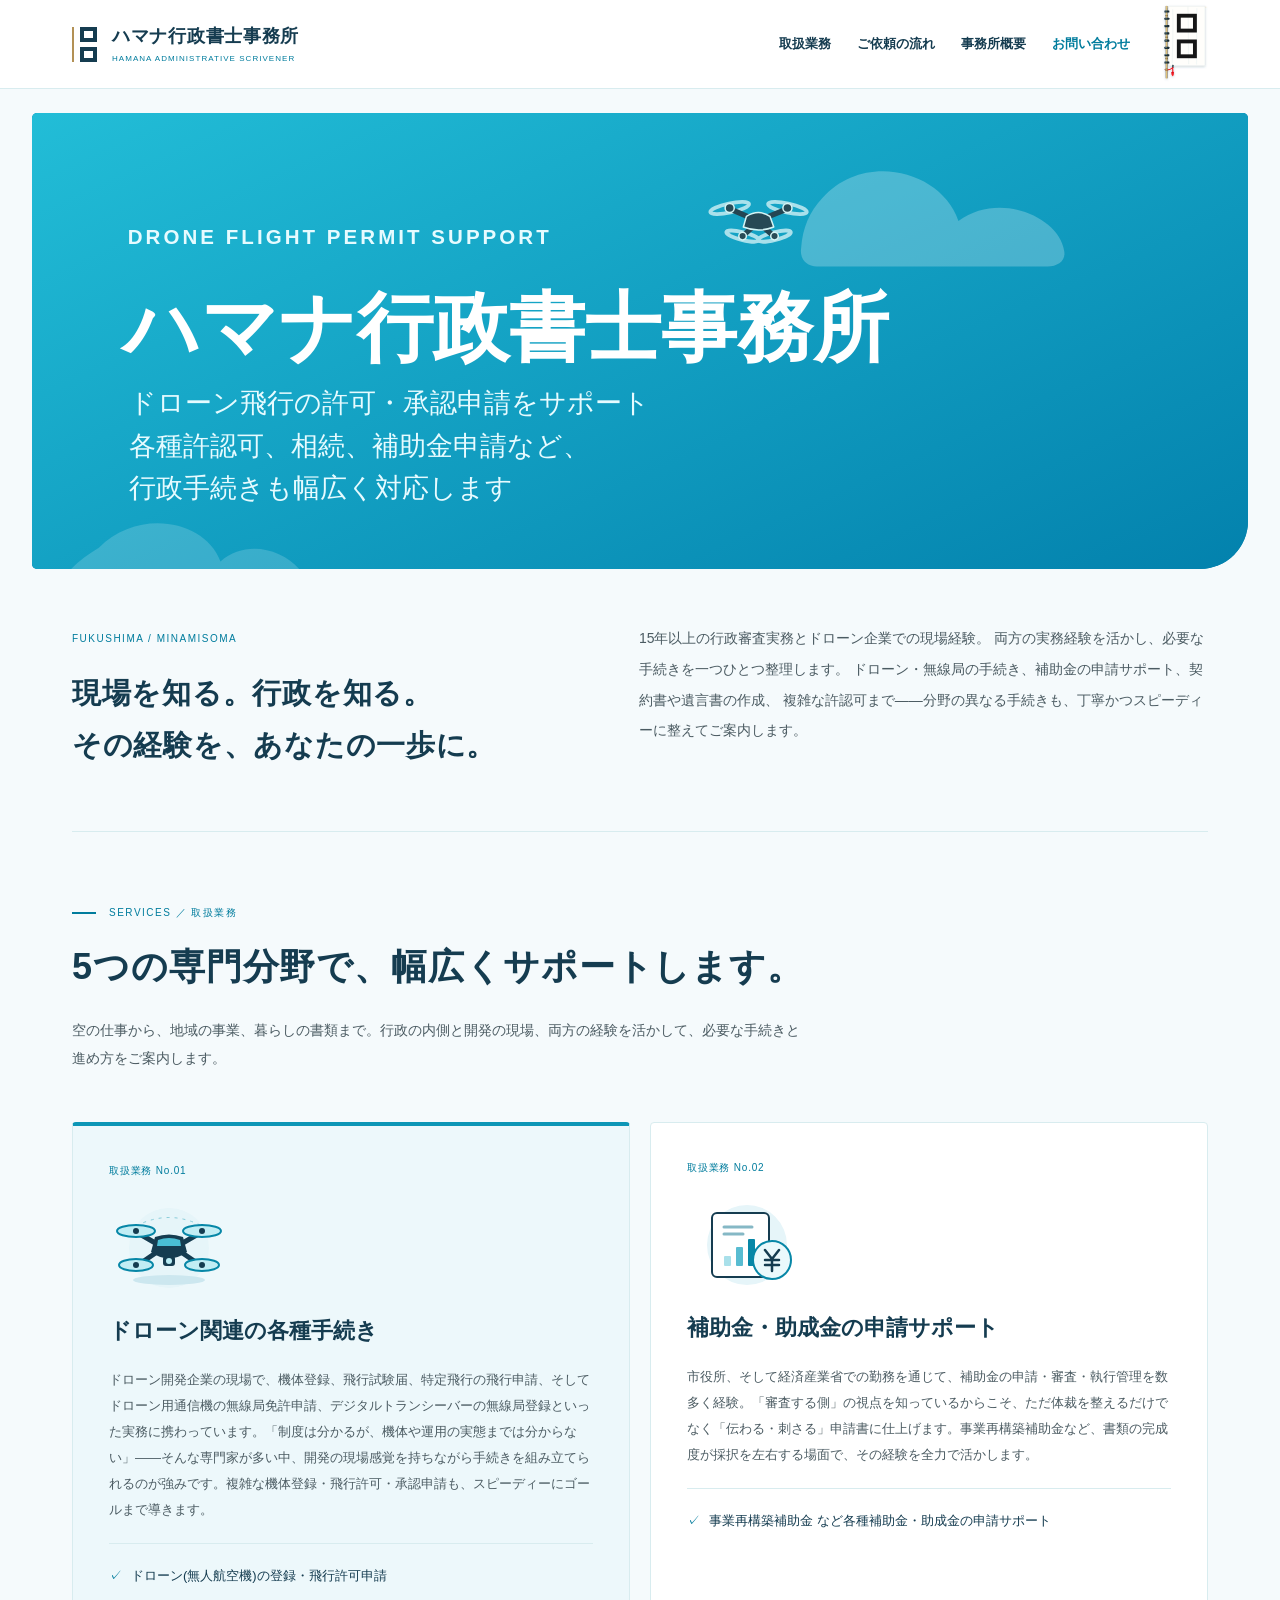
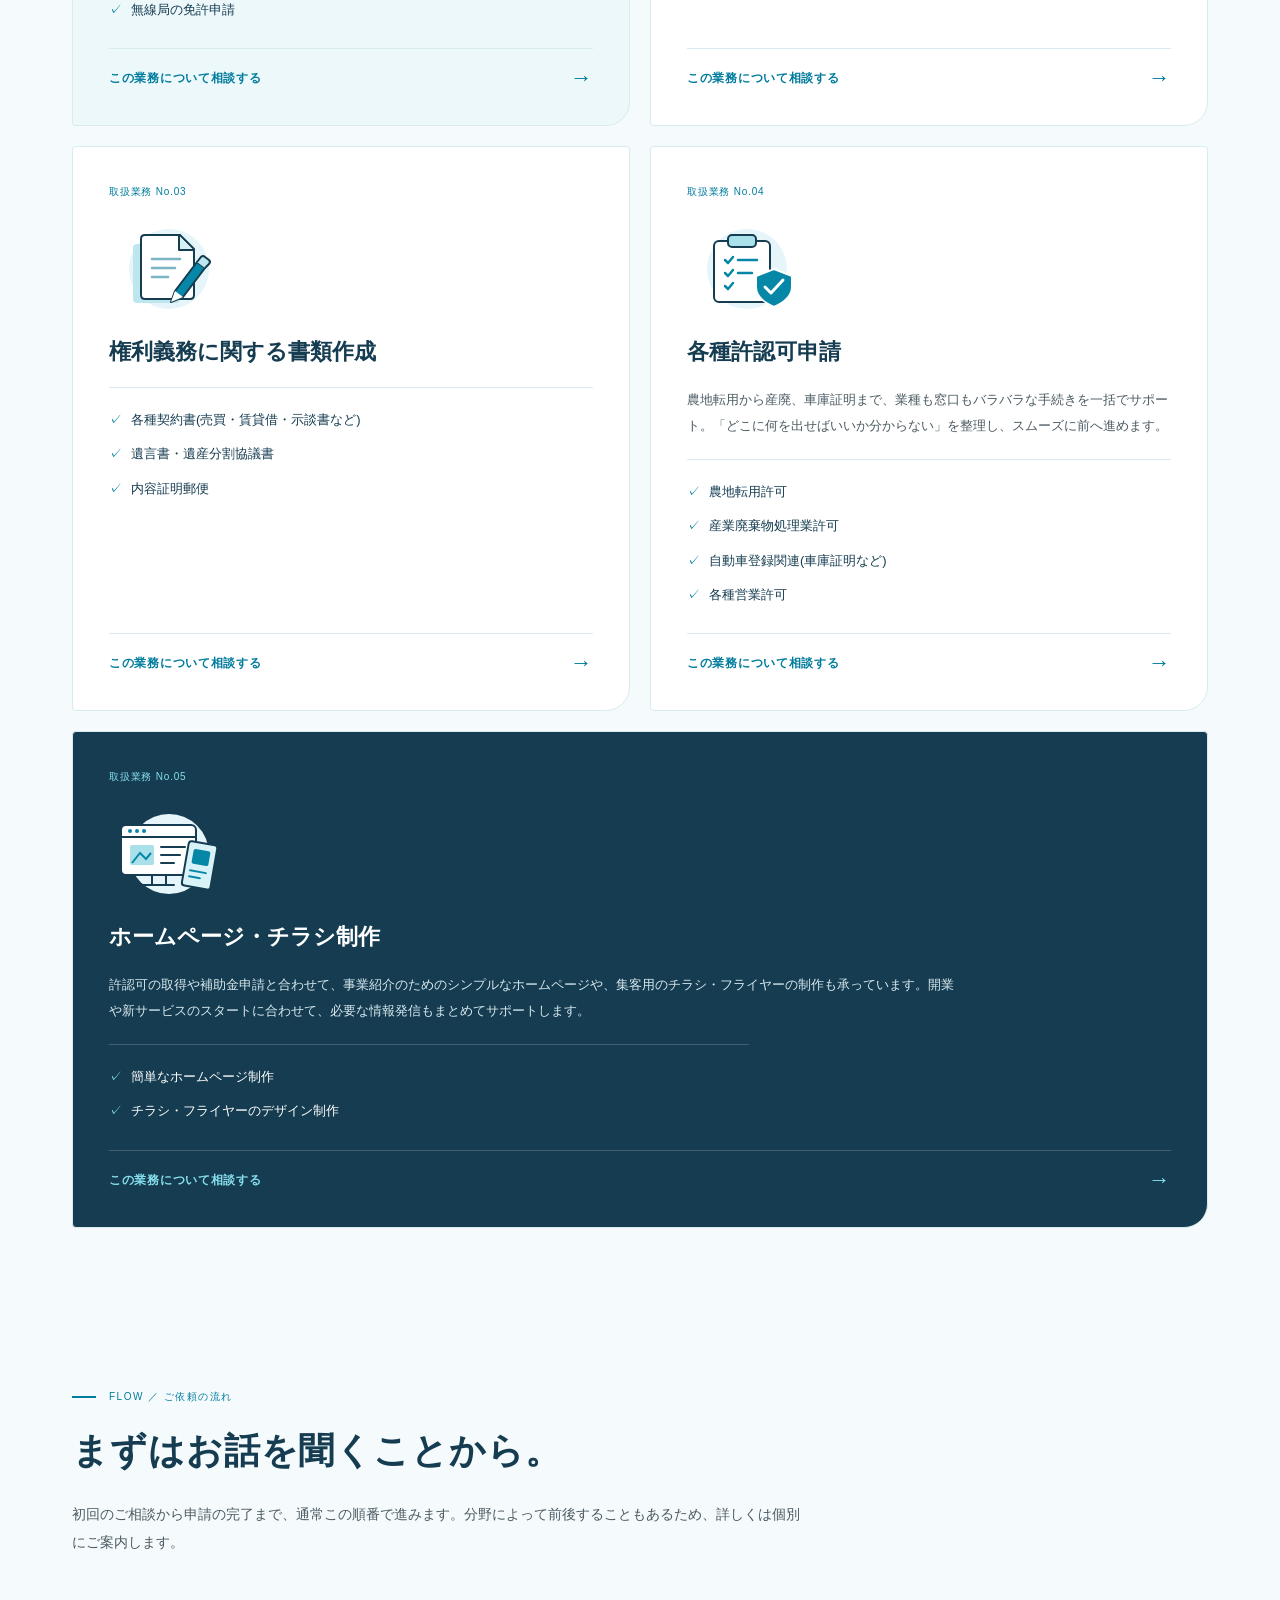
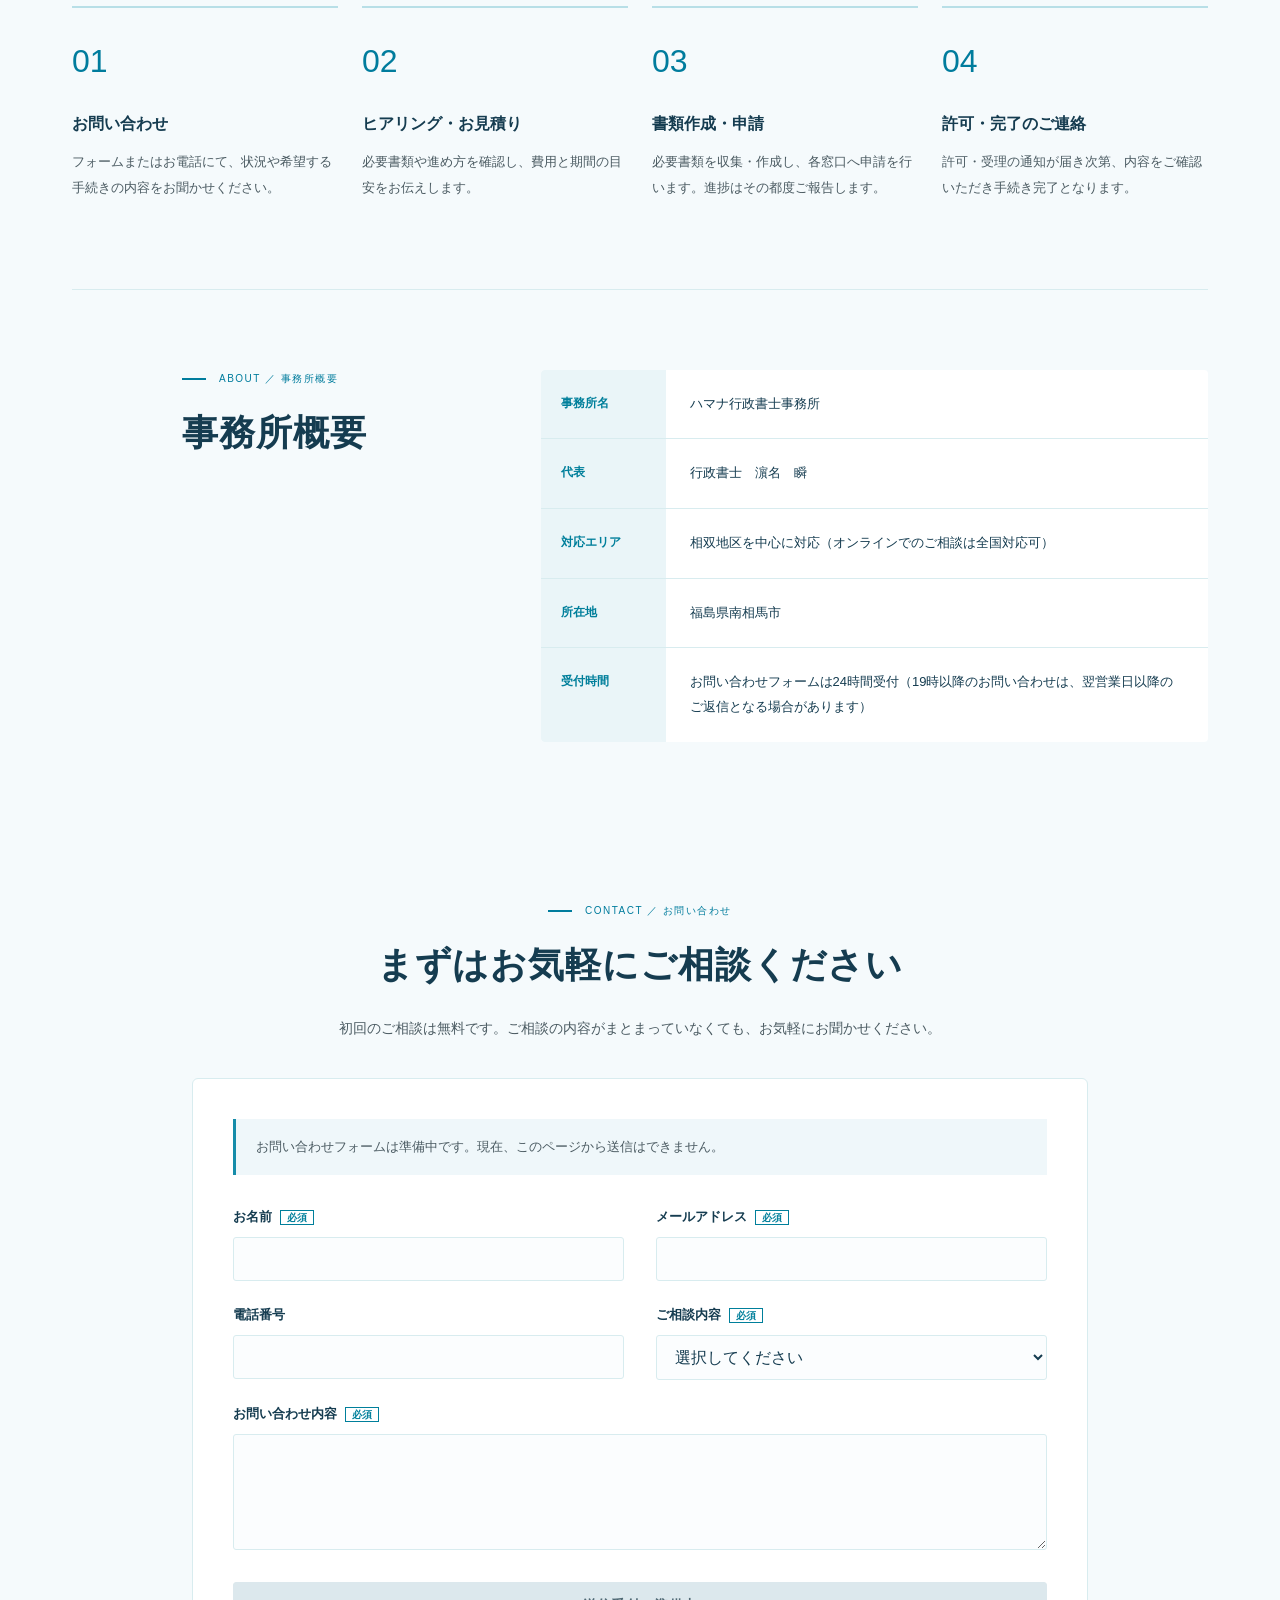
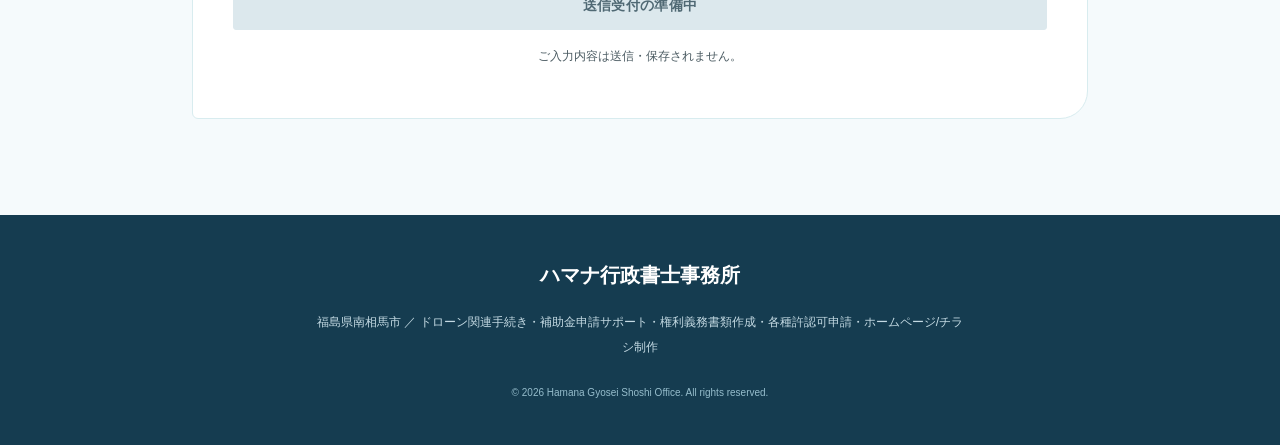
==== index.html @ 3c19e80a "ヘッダーの旗の竿を下に延長 竿を房の先より少し下まで延ばし(462→510)、viewBoxも拡張。 旗の見た目の大きさとヘッダー高さが変わらないよう、 表示高さとマージンを比例して調整。  Co-A" ====
<!DOCTYPE html>
<html lang="ja">
<head>
<meta charset="UTF-8">
<meta name="viewport" content="width=device-width, initial-scale=1.0">
<title>ハマナ行政書士事務所｜ドローン・補助金・許認可申請の手続き代行</title>
<meta name="description" content="福島県南相馬市を拠点に、ドローン関連の手続き、補助金・助成金の申請サポート、契約書や遺言書などの書類作成、各種許認可申請、簡単なホームページ・チラシ制作までを行う行政書士事務所です。">
<link rel="stylesheet" href="css/style.css">
</head>
<body>

<!-- ヘッダー -->
<header class="site-header">
  <div class="header-inner">
    <a href="#top" class="brand">
      <span class="brand-symbol" aria-hidden="true"><i></i><i></i></span>
      <span class="brand-wordmark">ハマナ行政書士事務所<small>HAMANA ADMINISTRATIVE SCRIVENER</small></span>
    </a>
    <nav class="site-nav" id="site-nav">
      <a href="#services">取扱業務</a>
      <a href="#flow">ご依頼の流れ</a>
      <a href="#about">事務所概要</a>
      <a href="#contact">お問い合わせ</a>
    </nav>
    <img src="img/flag.svg" alt="" class="header-flag" width="320" height="560">
    <button class="nav-toggle" id="nav-toggle" aria-label="メニューを開く" aria-expanded="false" aria-controls="site-nav">
      <span></span><span></span><span></span>
    </button>
  </div>
</header>

<main id="top">

  <!-- ヒーロー -->
  <section class="hero">
    <h1 class="sr-only">ハマナ行政書士事務所｜ドローンと行政手続きのご相談</h1>
    <img src="img/logo.svg" alt="ハマナ行政書士事務所。ドローン飛行の許可・承認申請、各種許認可、相続、補助金申請をサポート。" class="hero-banner" width="1600" height="600" fetchpriority="high">
    <div class="hero-inner">
      <p class="eyebrow">FUKUSHIMA / MINAMISOMA<span>現場を知る。行政を知る。<br>その経験を、あなたの一歩に。</span></p>
      <p class="hero-lead">
        15年以上の行政審査実務とドローン企業での現場経験。
        両方の実務経験を活かし、必要な手続きを一つひとつ整理します。
        ドローン・無線局の手続き、補助金の申請サポート、契約書や遺言書の作成、
        複雑な許認可まで――分野の異なる手続きも、丁寧かつスピーディーに整えてご案内します。
      </p>
    </div>
  </section>

  <div class="perforation" aria-hidden="true"></div>

  <!-- 取扱業務 -->
  <section id="services" class="services">
    <div class="section-head">
      <p class="section-label">SERVICES ／ 取扱業務</p>
      <h2>5つの専門分野で、<br class="only-mobile">幅広くサポートします。</h2>
      <p class="section-desc">空の仕事から、地域の事業、暮らしの書類まで。行政の内側と開発の現場、両方の経験を活かして、必要な手続きと進め方をご案内します。</p>
    </div>

    <div class="service-grid">

      <a class="service-card" href="#contact" data-service="drone" aria-label="ドローン関連の各種手続きについて相談する">
        <p class="card-no">取扱業務 No.01</p>
        <div class="card-icon" aria-hidden="true">
          <svg viewBox="0 0 120 88" focusable="false"><circle cx="60" cy="44" r="40" fill="#e6f5f9"/><ellipse cx="60" cy="76" rx="36" ry="5" fill="#cce7ef"/><path d="M20 26 Q60 1 100 26" fill="none" stroke="#8acdda" stroke-dasharray="3 5"/><g stroke="#153c50" stroke-width="5" stroke-linecap="round"><path d="M48 40 29 29 M72 40 91 29 M48 48 29 61 M72 48 91 61"/></g><g fill="#c1edf4" stroke="#0787a7" stroke-width="2"><ellipse cx="27" cy="27" rx="19" ry="6"/><ellipse cx="93" cy="27" rx="19" ry="6"/><ellipse cx="27" cy="61" rx="17" ry="6"/><ellipse cx="93" cy="61" rx="17" ry="6"/></g><g fill="#153c50"><circle cx="27" cy="27" r="3"/><circle cx="93" cy="27" r="3"/><circle cx="27" cy="61" r="3"/><circle cx="93" cy="61" r="3"/><path d="M46 33 Q60 28 74 33 L78 48 Q60 61 42 48Z"/></g><path d="M49 36 Q60 32 71 36 L72 42 H48Z" fill="#49bed4"/><rect x="54" y="52" width="12" height="10" rx="3" fill="#153c50"/><circle cx="60" cy="57" r="3" fill="#b8edf5"/></svg>
        </div>
        <h3 class="card-title">ドローン関連の各種手続き</h3>
        <p class="card-desc">ドローン開発企業の現場で、機体登録、飛行試験届、特定飛行の飛行申請、そしてドローン用通信機の無線局免許申請、デジタルトランシーバーの無線局登録といった実務に携わっています。「制度は分かるが、機体や運用の実態までは分からない」――そんな専門家が多い中、開発の現場感覚を持ちながら手続きを組み立てられるのが強みです。複雑な機体登録・飛行許可・承認申請も、スピーディーにゴールまで導きます。</p>
        <ul class="card-list">
          <li>ドローン(無人航空機)の登録・飛行許可申請</li>
          <li>無線局の免許申請</li>
        </ul>
        <span class="card-more">詳しくはこちら<span aria-hidden="true">→</span></span>
      </a>

      <a class="service-card" href="#contact" data-service="subsidy" aria-label="補助金・助成金の申請サポートについて相談する">
        <p class="card-no">取扱業務 No.02</p>
        <div class="card-icon" aria-hidden="true">
          <svg viewBox="0 0 120 88" focusable="false"><circle cx="60" cy="44" r="40" fill="#e6f5f9"/><rect x="25" y="12" width="57" height="64" rx="5" fill="#fff" stroke="#153c50" stroke-width="2"/><path d="M37 26 H65 M37 33 H56" stroke="#85b8c5" stroke-width="3" stroke-linecap="round"/><rect x="37" y="55" width="7" height="10" rx="1" fill="#a9e0ea"/><rect x="49" y="46" width="7" height="19" rx="1" fill="#58bcd1"/><rect x="61" y="38" width="7" height="27" rx="1" fill="#0787a7"/><circle cx="85" cy="59" r="19" fill="#eaf9fc" stroke="#0787a7" stroke-width="2"/><path d="m78 49 7 9 7-9 M85 58 V70 M78 59 H92 M78 64 H92" fill="none" stroke="#153c50" stroke-width="2.5" stroke-linecap="round" stroke-linejoin="round"/></svg>
        </div>
        <h3 class="card-title">補助金・助成金の申請サポート</h3>
        <p class="card-desc">市役所、そして経済産業省での勤務を通じて、補助金の申請・審査・執行管理を数多く経験。「審査する側」の視点を知っているからこそ、ただ体裁を整えるだけでなく「伝わる・刺さる」申請書に仕上げます。事業再構築補助金など、書類の完成度が採択を左右する場面で、その経験を全力で活かします。</p>
        <ul class="card-list">
          <li>事業再構築補助金 など各種補助金・助成金の申請サポート</li>
        </ul>
        <span class="card-more">詳しくはこちら<span aria-hidden="true">→</span></span>
      </a>

      <a class="service-card" href="#contact" data-service="rights-documents" aria-label="権利義務に関する書類作成について相談する">
        <p class="card-no">取扱業務 No.03</p>
        <div class="card-icon" aria-hidden="true">
          <svg viewBox="0 0 120 88" focusable="false"><circle cx="60" cy="44" r="40" fill="#e6f5f9"/><rect x="24" y="19" width="47" height="59" rx="4" fill="#bde6ee"/><path d="M36 10 H71 L85 24 V70 Q85 74 81 74 H36 Q32 74 32 70 V14 Q32 10 36 10Z" fill="#fff" stroke="#153c50" stroke-width="2"/><path d="M70 11 V25 H84" fill="#d6f1f6" stroke="#153c50" stroke-width="2" stroke-linejoin="round"/><path d="M43 34 H71 M43 43 H66 M43 52 H59" stroke="#7bb4c3" stroke-width="2.5" stroke-linecap="round"/><path d="m66 66 22-29 8 6-22 29-12 5Z" fill="#0787a7" stroke="#153c50" stroke-width="2" stroke-linejoin="round"/><path d="m88 37 4-5 q2-2 4 0 l4 3 q2 2 0 4 l-4 4" fill="#bde6ee" stroke="#153c50" stroke-width="2"/><path d="m66 66 8 6-12 5Z" fill="#fff"/></svg>
        </div>
        <h3 class="card-title">権利義務に関する書類作成</h3>
        <ul class="card-list">
          <li>各種契約書(売買・賃貸借・示談書など)</li>
          <li>遺言書・遺産分割協議書</li>
          <li>内容証明郵便</li>
        </ul>
        <span class="card-more">詳しくはこちら<span aria-hidden="true">→</span></span>
      </a>

      <a class="service-card" href="#contact" data-service="licenses" aria-label="各種許認可申請について相談する">
        <p class="card-no">取扱業務 No.04</p>
        <div class="card-icon" aria-hidden="true">
          <svg viewBox="0 0 120 88" focusable="false"><circle cx="60" cy="44" r="40" fill="#e6f5f9"/><rect x="27" y="16" width="56" height="61" rx="5" fill="#fff" stroke="#153c50" stroke-width="2"/><rect x="41" y="10" width="28" height="12" rx="4" fill="#a9e0ea" stroke="#153c50" stroke-width="2"/><path d="m38 35 3 3 5-6 M51 35 H70 M38 48 l3 3 5-6 M51 48 H65 M38 61 l3 3 5-6" fill="none" stroke="#0787a7" stroke-width="2.5" stroke-linecap="round" stroke-linejoin="round"/><path d="m87 44 18 7 v11 q0 12-18 20-18-8-18-20 V51Z" fill="#0787a7" stroke="#fff" stroke-width="2"/><path d="m78 62 6 6 12-13" fill="none" stroke="#fff" stroke-width="3" stroke-linecap="round" stroke-linejoin="round"/></svg>
        </div>
        <h3 class="card-title">各種許認可申請</h3>
        <p class="card-desc">農地転用から産廃、車庫証明まで、業種も窓口もバラバラな手続きを一括でサポート。「どこに何を出せばいいか分からない」を整理し、スムーズに前へ進めます。</p>
        <ul class="card-list">
          <li>農地転用許可</li>
          <li>産業廃棄物処理業許可</li>
          <li>自動車登録関連(車庫証明など)</li>
          <li>各種営業許可</li>
        </ul>
        <span class="card-more">詳しくはこちら<span aria-hidden="true">→</span></span>
      </a>

      <a class="service-card service-card-wide" href="#contact" data-service="creative" aria-label="ホームページ・チラシ制作について相談する">
        <p class="card-no">取扱業務 No.05</p>
        <div class="card-icon" aria-hidden="true">
          <svg viewBox="0 0 120 88" focusable="false"><circle cx="60" cy="44" r="40" fill="#e6f5f9"/><rect x="12" y="15" width="75" height="50" rx="5" fill="#fff" stroke="#153c50" stroke-width="2"/><path d="M13 27 H86" stroke="#153c50" stroke-width="2"/><g fill="#0787a7"><circle cx="21" cy="21" r="2"/><circle cx="28" cy="21" r="2"/><circle cx="35" cy="21" r="2"/></g><rect x="21" y="35" width="24" height="20" rx="2" fill="#a9e0ea"/><path d="m23 53 8-10 6 6 5-6" fill="none" stroke="#0787a7" stroke-width="2"/><path d="M52 37 H76 M52 45 H71 M52 53 H65 M43 66 V74 M57 66 V74 M34 75 H65" stroke="#153c50" stroke-width="2" stroke-linecap="round"/><g transform="rotate(10 91 56)"><rect x="76" y="33" width="29" height="45" rx="3" fill="#d8f3f8" stroke="#153c50" stroke-width="2"/><rect x="82" y="40" width="17" height="15" rx="2" fill="#0787a7"/><path d="M82 62 H98 M82 68 H93" stroke="#0787a7" stroke-width="2" stroke-linecap="round"/></g></svg>
        </div>
        <h3 class="card-title">ホームページ・チラシ制作</h3>
        <p class="card-desc">許認可の取得や補助金申請と合わせて、事業紹介のためのシンプルなホームページや、集客用のチラシ・フライヤーの制作も承っています。開業や新サービスのスタートに合わせて、必要な情報発信もまとめてサポートします。</p>
        <ul class="card-list">
          <li>簡単なホームページ制作</li>
          <li>チラシ・フライヤーのデザイン制作</li>
        </ul>
        <span class="card-more">詳しくはこちら<span aria-hidden="true">→</span></span>
      </a>

    </div>
  </section>

  <!-- ご依頼の流れ -->
  <section id="flow" class="flow">
    <div class="section-head">
      <p class="section-label">FLOW ／ ご依頼の流れ</p>
      <h2>まずはお話を聞くことから。</h2>
      <p class="section-desc">初回のご相談から申請の完了まで、通常この順番で進みます。分野によって前後することもあるため、詳しくは個別にご案内します。</p>
    </div>
    <ol class="flow-list">
      <li class="flow-step">
        <span class="flow-num">01</span>
        <h3>お問い合わせ</h3>
        <p>フォームまたはお電話にて、状況や希望する手続きの内容をお聞かせください。</p>
      </li>
      <li class="flow-step">
        <span class="flow-num">02</span>
        <h3>ヒアリング・お見積り</h3>
        <p>必要書類や進め方を確認し、費用と期間の目安をお伝えします。</p>
      </li>
      <li class="flow-step">
        <span class="flow-num">03</span>
        <h3>書類作成・申請</h3>
        <p>必要書類を収集・作成し、各窓口へ申請を行います。進捗はその都度ご報告します。</p>
      </li>
      <li class="flow-step">
        <span class="flow-num">04</span>
        <h3>許可・完了のご連絡</h3>
        <p>許可・受理の通知が届き次第、内容をご確認いただき手続き完了となります。</p>
      </li>
    </ol>
  </section>

  <div class="perforation" aria-hidden="true"></div>

  <!-- 事務所概要 -->
  <section id="about" class="about">
    <div class="section-head">
      <p class="section-label">ABOUT ／ 事務所概要</p>
      <h2>事務所概要</h2>
    </div>
    <div class="about-card">
      <dl class="about-table">
        <div class="about-row">
          <dt>事務所名</dt>
          <dd>ハマナ行政書士事務所</dd>
        </div>
        <div class="about-row">
          <dt>代表</dt>
          <dd>行政書士　濵名　瞬</dd>
        </div>
        <div class="about-row">
          <dt>対応エリア</dt>
          <dd>相双地区を中心に対応（オンラインでのご相談は全国対応可）</dd>
        </div>
        <div class="about-row">
          <dt>所在地</dt>
          <dd>福島県南相馬市</dd>
        </div>
        <div class="about-row">
          <dt>受付時間</dt>
          <dd>お問い合わせフォームは24時間受付（19時以降のお問い合わせは、翌営業日以降のご返信となる場合があります）</dd>
        </div>
      </dl>
    </div>
  </section>

  <!-- お問い合わせ -->
  <section id="contact" class="contact">
    <div class="section-head">
      <p class="section-label">CONTACT ／ お問い合わせ</p>
      <h2>まずはお気軽にご相談ください</h2>
      <p class="section-desc">初回のご相談は無料です。ご相談の内容がまとまっていなくても、お気軽にお聞かせください。</p>
    </div>

    <form class="contact-form" id="contact-form">
      <p class="contact-status">お問い合わせフォームは準備中です。現在、このページから送信はできません。</p>
      <div class="form-row-group">
        <div class="form-row">
          <label for="name">お名前<span class="req">必須</span></label>
          <input type="text" id="name" name="name" required>
        </div>
        <div class="form-row">
          <label for="email">メールアドレス<span class="req">必須</span></label>
          <input type="email" id="email" name="email" required>
        </div>
      </div>
      <div class="form-row-group">
        <div class="form-row">
          <label for="tel">電話番号</label>
          <input type="tel" id="tel" name="tel">
        </div>
        <div class="form-row">
          <label for="service">ご相談内容<span class="req">必須</span></label>
          <select id="service" name="service" required>
            <option value="">選択してください</option>
            <option value="drone">ドローン関連の各種手続き</option>
            <option value="subsidy">補助金・助成金の申請サポート</option>
            <option value="rights-documents">権利義務に関する書類作成</option>
            <option value="licenses">各種許認可申請</option>
            <option value="creative">ホームページ・チラシ制作</option>
            <option value="other">その他</option>
          </select>
        </div>
      </div>
      <div class="form-row">
        <label for="message">お問い合わせ内容<span class="req">必須</span></label>
        <textarea id="message" name="message" rows="5" required></textarea>
      </div>
      <button type="submit" class="btn btn-primary btn-block" disabled>送信受付の準備中</button>
      <p class="form-note">ご入力内容は送信・保存されません。</p>
    </form>
  </section>

</main>

<footer class="site-footer">
  <div class="footer-inner">
    <p class="footer-brand">ハマナ行政書士事務所</p>
    <p class="footer-address">福島県南相馬市 ／ ドローン関連手続き・補助金申請サポート・権利義務書類作成・各種許認可申請・ホームページ/チラシ制作</p>
    <p class="footer-copy">&copy; 2026 Hamana Gyosei Shoshi Office. All rights reserved.</p>
  </div>
</footer>

<script src="js/script.js"></script>
</body>
</html>
---- css/style.css ----
/* ================================
   トークン
================================ */
:root{
  --bg: #F5FAFC;
  --bg-deep: #EAF6F7;
  --border: #D8ECEF;
  --ink: #153C50;
  --ink-soft: #4B5B62;
  --turquoise: #007C9D;
  --turquoise-deep: #007F9B;
  --pale-cyan: #B4E5DF;

  --font-body: 'Meiryo', 'メイリオ', sans-serif;
  --font-display: var(--font-body);
  --font-mono: var(--font-body);

  --max-width: 1200px;
}

*{ box-sizing: border-box; }

html{ scroll-behavior: smooth; }

body{
  margin: 0;
  background-color: var(--bg);
  color: var(--ink);
  font-family: var(--font-body);
  font-weight: 400;
  line-height: 1.85;
  -webkit-font-smoothing: antialiased;
}

@media (prefers-reduced-motion: reduce){
  html{ scroll-behavior: auto; }
  *{ animation: none !important; transition: none !important; }
}

a{ color: inherit; text-decoration: none; }

h1,h2,h3{ font-family: var(--font-display); font-weight: 800; margin: 0; color: var(--ink); }

img,svg{ display:block; max-width: 100%; }

:focus-visible{
  outline: 2px solid var(--turquoise);
  outline-offset: 3px;
}

.only-mobile{ display: none; }

/* ================================
   ヘッダー
================================ */
.site-header{
  position: sticky;
  top: 0;
  z-index: 50;
  background: var(--turquoise);
  border-bottom: 2px solid var(--ink);
}

.header-inner{
  max-width: var(--max-width);
  margin: 0 auto;
  padding: 16px 24px;
  display: flex;
  align-items: center;
  gap: 24px;
}

.brand{
  display: flex;
  align-items: center;
  gap: 10px;
  margin-right: auto;
}

.brand-logo{ height: 80px; width: auto; }

.site-nav{ display: flex; gap: 28px; font-size: .92rem; }
.site-nav a{ position: relative; padding: 4px 0; color: #fff; }
.site-nav a::after{
  content: "";
  position: absolute;
  left: 0; right: 0; bottom: -2px;
  height: 2px;
  background: var(--ink);
  transform: scaleX(0);
  transform-origin: left;
  transition: transform .25s ease;
}
.site-nav a:hover::after{ transform: scaleX(1); }

.nav-toggle{
  display: none;
  flex-direction: column;
  justify-content: center;
  gap: 5px;
  width: 32px;
  height: 32px;
  background: none;
  border: none;
  cursor: pointer;
  padding: 0;
}
.nav-toggle span{
  height: 1.5px;
  background: #fff;
  width: 100%;
  transition: transform .2s ease, opacity .2s ease;
}

/* ================================
   ヒーロー
================================ */
.hero{
  position: relative;
  max-width: var(--max-width);
  margin: 0 auto;
  padding: 96px 24px 120px;
  overflow: visible;
}

.hero-inner{ max-width: 640px; }

.eyebrow{
  font-family: var(--font-mono);
  font-size: .78rem;
  letter-spacing: .14em;
  color: var(--turquoise);
  margin: 0 0 22px;
}

.hero-lead{
  margin: 28px 0 40px;
  color: var(--ink-soft);
  font-size: 1rem;
  max-width: 46ch;
}

.btn{
  display: inline-block;
  padding: 14px 30px;
  font-size: .92rem;
  font-family: var(--font-body);
  font-weight: 700;
  letter-spacing: .02em;
  border: 1px solid var(--turquoise);
  cursor: pointer;
  transition: background .2s ease, color .2s ease, border-color .2s ease;
}
.btn-primary{ background: var(--turquoise); border-color: var(--turquoise); color: #fff; }
.btn-primary:hover{ background: var(--turquoise-deep); border-color: var(--turquoise-deep); }
.btn-block{ width: 100%; text-align: center; }

/* ================================
   ミシン目区切り
================================ */
.perforation{
  max-width: var(--max-width);
  margin: 0 auto;
  border-top: 2px dashed var(--pale-cyan);
}

/* ================================
   共通：セクション見出し
================================ */
.section-head{
  max-width: var(--max-width);
  margin: 0 auto;
  padding: 88px 24px 40px;
}
.section-label{
  font-family: var(--font-mono);
  font-size: .76rem;
  letter-spacing: .12em;
  color: var(--turquoise);
  margin: 0 0 18px;
}
.section-head h2{
  font-size: clamp(1.5rem, 3vw, 2rem);
  line-height: 1.6;
}
.section-desc{
  margin-top: 20px;
  color: var(--ink-soft);
  max-width: 62ch;
  font-size: .95rem;
}

/* ================================
   取扱業務
================================ */
.services{ max-width: var(--max-width); margin: 0 auto; padding: 0 24px 40px; }

.service-grid{
  display: grid;
  grid-template-columns: repeat(2, 1fr);
  gap: 1px;
  background: var(--border);
  border: 1px solid var(--border);
}

.service-card{
  display: block;
  background: var(--bg);
  padding: 40px 36px;
  position: relative;
  text-decoration: none;
  transition: background .2s ease;
}

.service-card-wide{ grid-column: 1 / -1; }
.service-card-wide .card-desc,
.service-card-wide .card-list{ max-width: 640px; }

.service-card:hover,
.service-card:focus-visible{
  background: var(--pale-cyan);
}

.card-no{
  font-family: var(--font-mono);
  font-size: .72rem;
  letter-spacing: .08em;
  color: var(--turquoise);
  margin: 0 0 22px;
}

.card-icon{ width: 44px; height: 44px; color: var(--turquoise); margin-bottom: 20px; }
.card-icon svg{ width: 100%; height: 100%; }

.card-title{
  font-size: 1.2rem;
  font-weight: 800;
  line-height: 1.5;
  margin-bottom: 16px;
}

.card-desc{
  color: var(--ink-soft);
  font-size: .88rem;
  margin: 0 0 20px;
}

.card-list{
  list-style: none;
  margin: 0 0 24px;
  padding: 20px 0 0;
  border-top: 1px solid var(--border);
}

.card-list li{
  position: relative;
  padding-left: 22px;
  font-size: .88rem;
  color: var(--ink);
}

.card-list li + li{ margin-top: 10px; }

.card-list li::before{
  content: "✓";
  position: absolute;
  left: 0;
  top: 0;
  color: var(--turquoise);
  font-family: var(--font-mono);
  font-size: .82rem;
}

.card-more{
  display: inline-flex;
  align-items: center;
  gap: 6px;
  font-family: var(--font-mono);
  font-size: .78rem;
  letter-spacing: .06em;
  color: var(--turquoise);
}

.card-more span{ transition: transform .2s ease; }
.service-card:hover .card-more span{ transform: translateX(4px); }

/* ================================
   ご依頼の流れ
================================ */
.flow{ max-width: var(--max-width); margin: 0 auto; padding: 0 24px 40px; }

.flow-list{
  list-style: none;
  margin: 0;
  padding: 0;
  display: grid;
  grid-template-columns: repeat(4, 1fr);
  gap: 0;
}

.flow-step{
  padding: 32px 28px 32px 0;
  border-top: 1px solid var(--border);
  position: relative;
}

.flow-num{
  display: block;
  font-family: var(--font-mono);
  font-size: 1.6rem;
  color: var(--turquoise);
  opacity: .7;
  margin-bottom: 16px;
}

.flow-step h3{ font-size: 1rem; font-weight: 700; margin-bottom: 10px; }
.flow-step p{ font-size: .86rem; color: var(--ink-soft); margin: 0; }

/* ================================
   事務所概要
================================ */
.about{ max-width: var(--max-width); margin: 0 auto; padding: 0 24px 40px; }

.about-card{
  border: 1px solid var(--turquoise);
  padding: 6px;
}

.about-table{ margin: 0; border: 1px solid var(--border); }

.about-row{
  display: grid;
  grid-template-columns: 180px 1fr;
  border-top: 1px solid var(--border);
}
.about-row:first-child{ border-top: none; }

.about-row dt{
  margin: 0;
  padding: 18px 22px;
  font-family: var(--font-mono);
  font-size: .82rem;
  color: var(--turquoise-deep);
  background: var(--pale-cyan);
  border-right: 1px solid var(--border);
}
.about-row dd{
  margin: 0;
  padding: 18px 22px;
  font-size: .92rem;
}

/* ================================
   お問い合わせ
================================ */
.contact{ max-width: var(--max-width); margin: 0 auto; padding: 0 24px 120px; }

.form-row-group{
  display: grid;
  grid-template-columns: 1fr 1fr;
  gap: 0 32px;
}

.form-row{ margin-bottom: 22px; }
.form-row label{
  display: block;
  font-size: .86rem;
  margin-bottom: 8px;
  color: var(--ink-soft);
}
.req{
  font-family: var(--font-mono);
  font-size: .65rem;
  color: var(--turquoise-deep);
  border: 1px solid var(--turquoise-deep);
  padding: 1px 6px;
  margin-left: 8px;
  vertical-align: middle;
}
.form-row input,
.form-row select,
.form-row textarea{
  width: 100%;
  padding: 12px 14px;
  font-family: var(--font-body);
  font-size: .92rem;
  background: #fff;
  border: 1px solid var(--border);
  color: var(--ink);
}
.form-row input:focus,
.form-row select:focus,
.form-row textarea:focus{
  border-color: var(--turquoise);
}

.form-note{
  margin-top: 16px;
  font-size: .76rem;
  color: var(--ink-soft);
  line-height: 1.7;
}

/* ================================
   フッター
================================ */
.site-footer{
  border-top: 1px solid var(--ink);
  padding: 40px 24px;
}
.footer-inner{
  max-width: var(--max-width);
  margin: 0 auto;
  text-align: center;
}
.footer-brand{ font-family: var(--font-display); font-weight: 800; font-size: 1rem; margin: 0 0 10px; }
.footer-address{ font-size: .78rem; color: var(--ink-soft); margin: 0 0 14px; }
.footer-copy{ font-family: var(--font-mono); font-size: .68rem; color: var(--ink-soft); margin: 0; }

/* ================================
   レスポンシブ
================================ */
@media (max-width: 900px){
  .service-grid{ grid-template-columns: 1fr; }
  .flow-list{ grid-template-columns: repeat(2, 1fr); }
  .flow-step{ padding-right: 0; }
  .form-row-group{ grid-template-columns: 1fr; }

  .site-nav{
    position: fixed;
    top: 66px;
    left: 0;
    right: 0;
    background: var(--bg);
    border-bottom: 1px solid var(--border);
    flex-direction: column;
    gap: 0;
    padding: 8px 24px 20px;
    transform: translateY(-8px);
    opacity: 0;
    pointer-events: none;
    transition: transform .2s ease, opacity .2s ease;
  }
  .site-nav.is-open{
    transform: translateY(0);
    opacity: 1;
    pointer-events: auto;
  }
  .site-nav a{ padding: 12px 0; border-top: 1px solid var(--border); color: var(--ink); }

  .nav-toggle{ display: flex; }
}

@media (max-width: 640px){
  .only-mobile{ display: inline; }

  .hero{ padding: 64px 20px 72px; }
  .service-card{ padding: 32px 24px; }
  .card-title{ font-size: 1.08rem; }
  .about-row{ grid-template-columns: 1fr; }
  .about-row dt{ border-right: none; border-bottom: 1px solid var(--border); }
}

/* 空色のバナーと旗のモチーフを軸にした共通レイアウト */
.sr-only{position:absolute;width:1px;height:1px;padding:0;margin:-1px;overflow:hidden;clip:rect(0,0,0,0);white-space:nowrap;border:0}
section[id],main[id]{scroll-margin-top:100px}
.site-header{background:rgba(255,255,255,.97);border-bottom:1px solid var(--border)}
.header-inner{min-height:88px;padding:18px 32px;gap:32px}
.brand{gap:13px;flex-shrink:0}
.brand-symbol{width:27px;display:grid;gap:5px;border-left:2px solid #b39155;padding-left:6px}
.brand-symbol i{display:block;width:17px;height:15px;border:4px solid var(--ink)}
.brand-wordmark{font-size:18px;font-weight:800;letter-spacing:.04em;line-height:1.5}
.brand-wordmark small{display:block;font-size:8px;font-weight:500;letter-spacing:.13em;color:var(--turquoise);margin-top:3px}
.site-nav{gap:26px;font-size:13px;font-weight:700}
.site-nav a{color:var(--ink);white-space:nowrap}
.site-nav a:last-child{color:var(--turquoise)}
.header-flag{flex-shrink:0;height:80px;width:auto;margin:-14px 0}
.nav-toggle{flex-shrink:0;width:40px;height:40px;padding:7px}
.nav-toggle span{background:var(--ink);height:2px}
.nav-toggle[aria-expanded="true"] span:first-child{transform:translateY(7px) rotate(45deg)}
.nav-toggle[aria-expanded="true"] span:nth-child(2){opacity:0}
.nav-toggle[aria-expanded="true"] span:last-child{transform:translateY(-7px) rotate(-45deg)}
.hero{max-width:1440px;padding:24px 32px 0}
.hero-banner{width:100%;height:auto;border-radius:5px 5px 48px 5px;background:#007ca9}
.hero-inner{max-width:1136px;margin:auto;padding:54px 0 60px;display:grid;grid-template-columns:1fr 1.15fr;gap:72px;align-items:start}
.eyebrow{font-size:10px;letter-spacing:.15em;margin:0;padding-top:7px}
.eyebrow span{display:block;margin-top:18px;font-family:var(--font-body);font-size:clamp(21px,2.5vw,29px);font-weight:700;letter-spacing:.025em;color:var(--ink);line-height:1.8}
.hero-lead{max-width:none;margin:0;font-size:14px;line-height:2.2}
.perforation{border-top:1px solid var(--border);max-width:1136px}
.services,.flow,.about,.contact{padding:0 32px 88px}
.section-head{padding:72px 0 36px;max-width:none}
.section-label{font-size:10px;letter-spacing:.15em;font-weight:500;margin-bottom:16px;display:flex;align-items:center;gap:13px}
.section-label::before{content:"";width:24px;height:2px;background:var(--turquoise)}
.section-head h2{font-size:clamp(25px,3vw,36px);letter-spacing:.025em;line-height:1.6}
.section-desc{font-size:14px;max-width:740px;line-height:2}
.service-grid{gap:20px;background:none;border:0}
.service-card{padding:36px;background:#fff;border:1px solid var(--border);border-radius:4px 4px 24px 4px;display:flex;flex-direction:column;transition:transform .2s,border-color .2s,box-shadow .2s}
.service-card:hover,.service-card:focus-visible{background:#fff;border-color:#75c7d6;transform:translateY(-3px);box-shadow:0 12px 28px #153c500b}
.service-card:first-child{border-top:4px solid #0d96b6;background:#edf8fb}
.card-no{font-size:10px;margin-bottom:24px}
.card-icon{width:120px;height:88px;margin-bottom:22px;flex-shrink:0}
.card-title{font-size:22px;line-height:1.55;margin-bottom:18px}
.card-desc{font-size:13px;line-height:2}
.card-list{font-size:13px;margin-bottom:26px}
.card-list li{font-size:13px}
.card-more{margin-top:auto;justify-content:space-between;padding-top:18px;border-top:1px solid var(--border);font-family:var(--font-body);font-weight:700;font-size:12px}
.card-more span{font-size:22px;line-height:1}
.service-card-wide{background:var(--ink);color:white;position:relative}
.service-card-wide:hover,.service-card-wide:focus-visible{background:#1c4b61}
.service-card-wide .card-title,.service-card-wide .card-list li{color:white}
.service-card-wide .card-desc{color:#d8e9ef;max-width:850px}
.service-card-wide .card-no,.service-card-wide .card-icon,.service-card-wide .card-more,.service-card-wide .card-list li::before{color:#86deed}
.service-card-wide .card-list,.service-card-wide .card-more{border-color:#ffffff30}
.flow-list{gap:24px}
.flow-step{padding:24px 0 0;border-top:2px solid #b8dfe7}
.flow-num{font-size:32px;opacity:1;font-weight:400;margin-bottom:18px}
.flow-step h3{font-size:16px}
.flow-step p{font-size:13px;line-height:2}
.about{display:grid;grid-template-columns:1fr 1.65fr;gap:64px;padding-top:80px}
.about .section-head{padding:0}
.about-card{padding:0;border:0;background:#fff;border-radius:4px;overflow:hidden}
.about-table{border:0}
.about-row{grid-template-columns:125px 1fr}
.about-row dt{background:#eaf5f8;border:0;padding:22px 20px;font-family:var(--font-body);font-size:12px;font-weight:700}
.about-row dd{padding:22px 24px;font-size:13px;line-height:1.9}
.contact{max-width:960px;padding-bottom:96px}
.contact .section-head{text-align:center}
.contact .section-label{justify-content:center}
.contact .section-desc{margin:20px auto 0}
.contact-form{padding:40px;background:#fff;border:1px solid var(--border);border-radius:6px 6px 28px 6px}
.contact-status{font-size:13px;padding:16px 20px;background:#eff7fa;border-left:3px solid #168ca9;margin:0 0 30px;color:var(--ink-soft)}
.form-row label{font-size:13px;font-weight:700;color:var(--ink)}
.form-row input,.form-row select,.form-row textarea{font-size:16px;border-radius:3px;min-width:0;max-width:100%;background:#fbfdfe}
.form-row textarea{resize:vertical}
.btn{border-radius:3px;font-size:14px}
.btn:disabled{background:#dce8ed;border-color:#dce8ed;color:#506974;cursor:not-allowed}
.form-note{text-align:center}
.site-footer{background:#153c50;color:#fff;border:0;padding:42px 32px}
.footer-brand{font-size:20px;color:white}
.footer-address{max-width:650px;margin:16px auto 24px;color:#c4dae3;line-height:2}
.footer-copy{color:#96bdcc;font-size:10px}
@media(min-width:901px){.site-nav{visibility:visible!important}}
@media(max-width:900px){
  .header-inner{min-height:80px;padding:16px 24px}
  .header-flag{height:68px;margin:-10px 0}
  .site-nav{position:absolute;top:100%;visibility:hidden;background:#fff;box-shadow:0 18px 25px #153c5010}
  .site-nav.is-open{visibility:visible}
  .hero{padding:20px 24px 0}
  .hero-inner{gap:32px;padding:36px 0 44px}
  .eyebrow span{font-size:22px}
  .service-grid{grid-template-columns:repeat(2,minmax(0,1fr))}
  .service-card{padding:26px}
  .card-title{font-size:19px}
  .flow-list{gap:32px}
  .about{grid-template-columns:1fr;gap:28px;padding-top:56px}
}
@media(max-width:600px){
  section[id],main[id]{scroll-margin-top:85px}
  .header-inner{min-height:74px;padding:14px 18px;gap:10px}
  .header-flag{height:59px;margin:-7px 0}
  .brand{gap:10px}
  .brand-wordmark{font-size:15px;letter-spacing:0}
  .brand-wordmark small{font-size:6.5px}
  .hero{padding:12px 12px 0}
  .hero-banner{border-radius:3px 3px 20px 3px}
  .hero-inner{grid-template-columns:1fr;padding:30px 12px 36px;gap:22px}
  .eyebrow span{font-size:23px;margin-top:12px}
  .hero-lead{font-size:13px}
  .services,.flow,.about,.contact{padding-left:24px;padding-right:24px;padding-bottom:52px}
  .section-head{padding:48px 0 26px}
  .section-head h2{font-size:25px}
  .section-desc{font-size:13px}
  .service-grid{grid-template-columns:1fr;gap:16px}
  .service-card{padding:28px 24px}
  .card-title{font-size:21px}
  .flow-list{grid-template-columns:1fr;gap:24px}
  .flow-step{padding-left:52px;position:relative}
  .flow-num{position:absolute;left:0;top:20px;font-size:25px}
  .about-row{grid-template-columns:1fr}
  .about-row dt{padding:12px 18px}
  .about-row dd{padding:16px 18px}
  .contact .section-head{text-align:left}
  .contact .section-label{justify-content:flex-start}
  .contact-form{padding:24px 18px}
  .contact-status{padding:12px;font-size:12px}
  .form-row-group{gap:0}
}
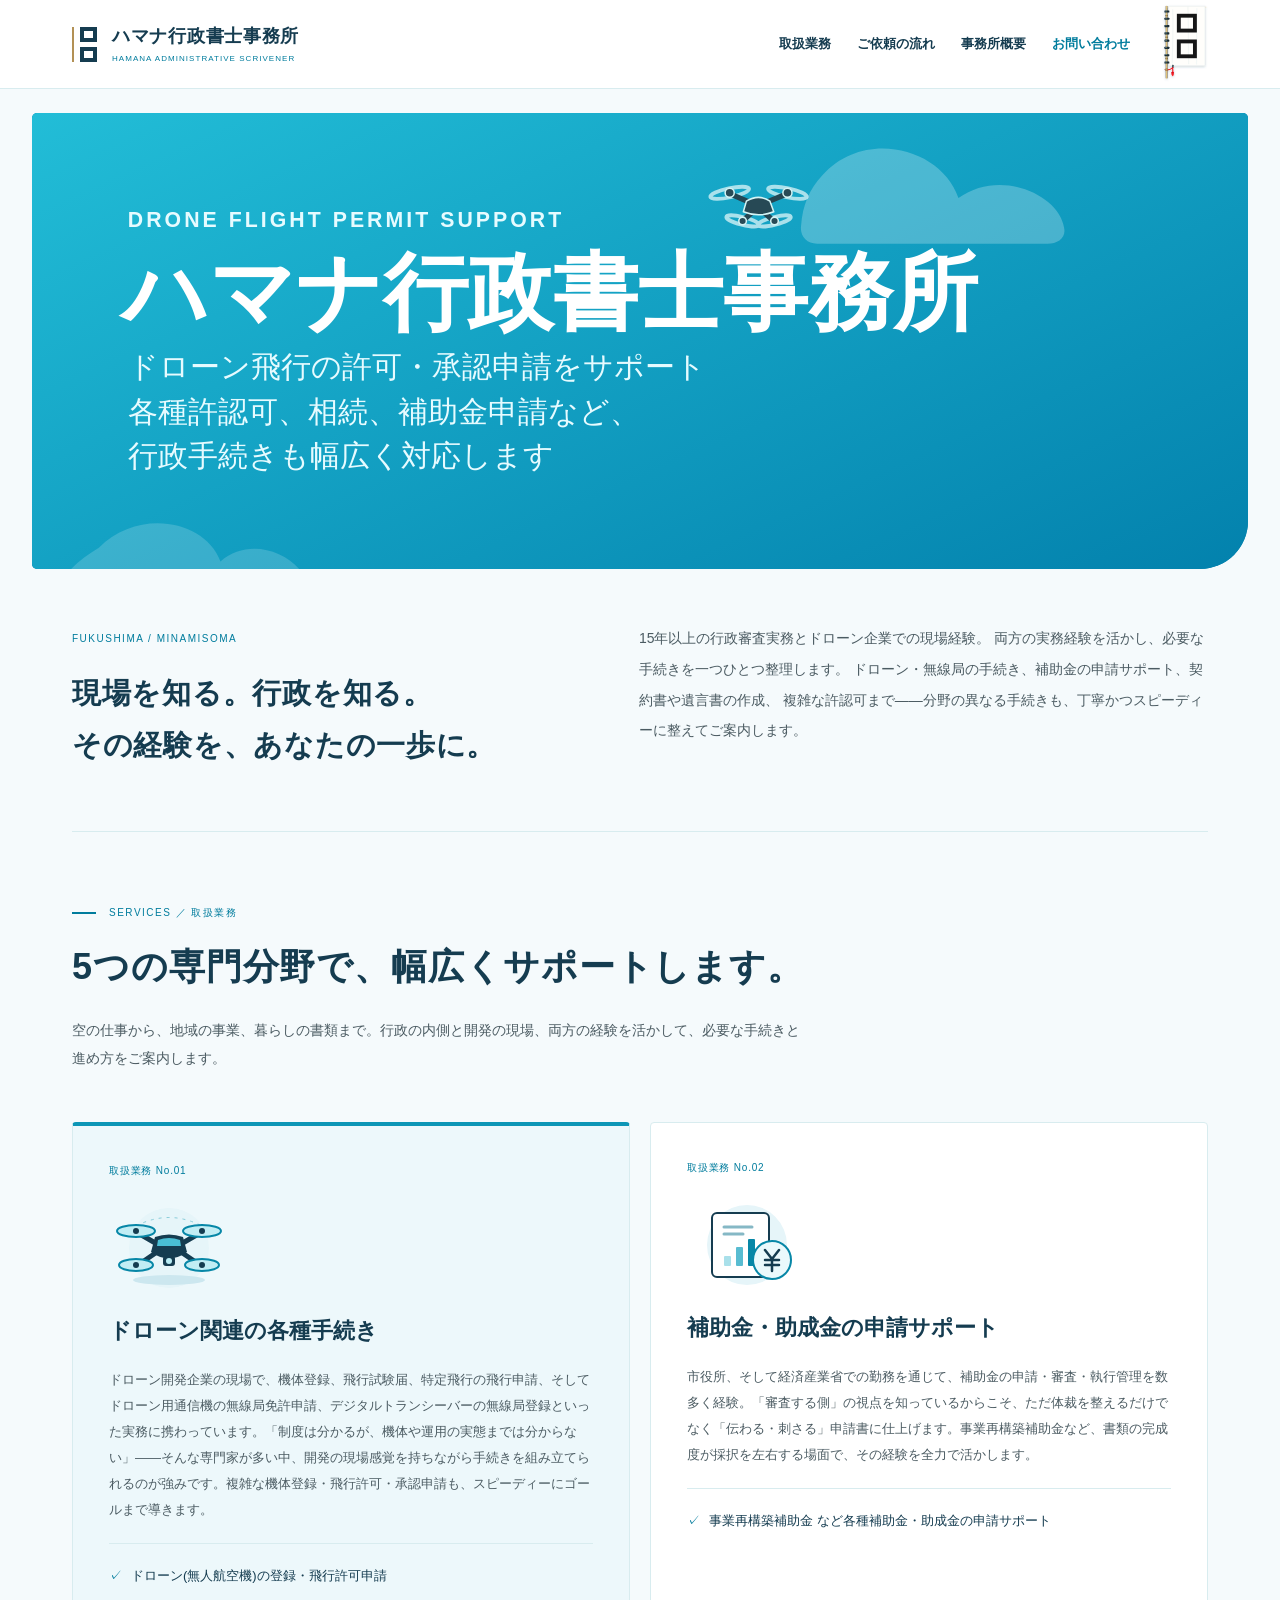
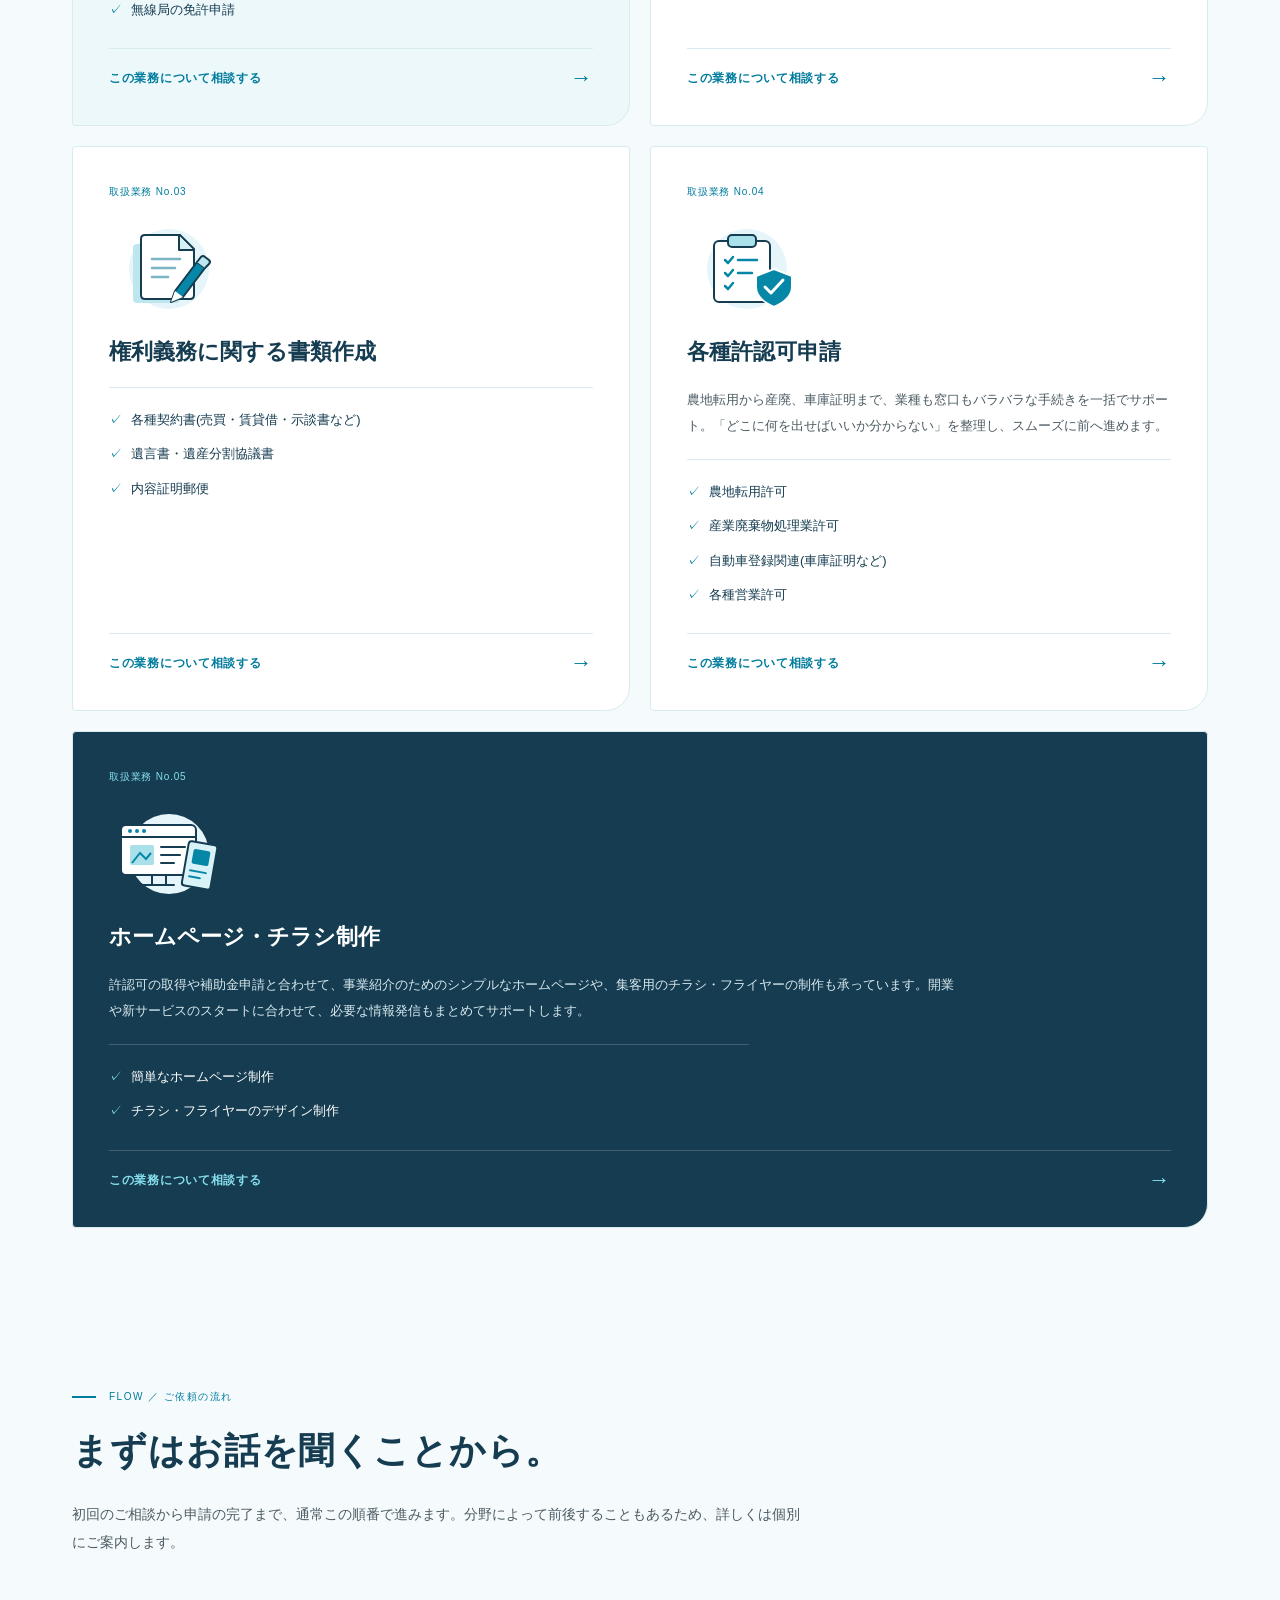
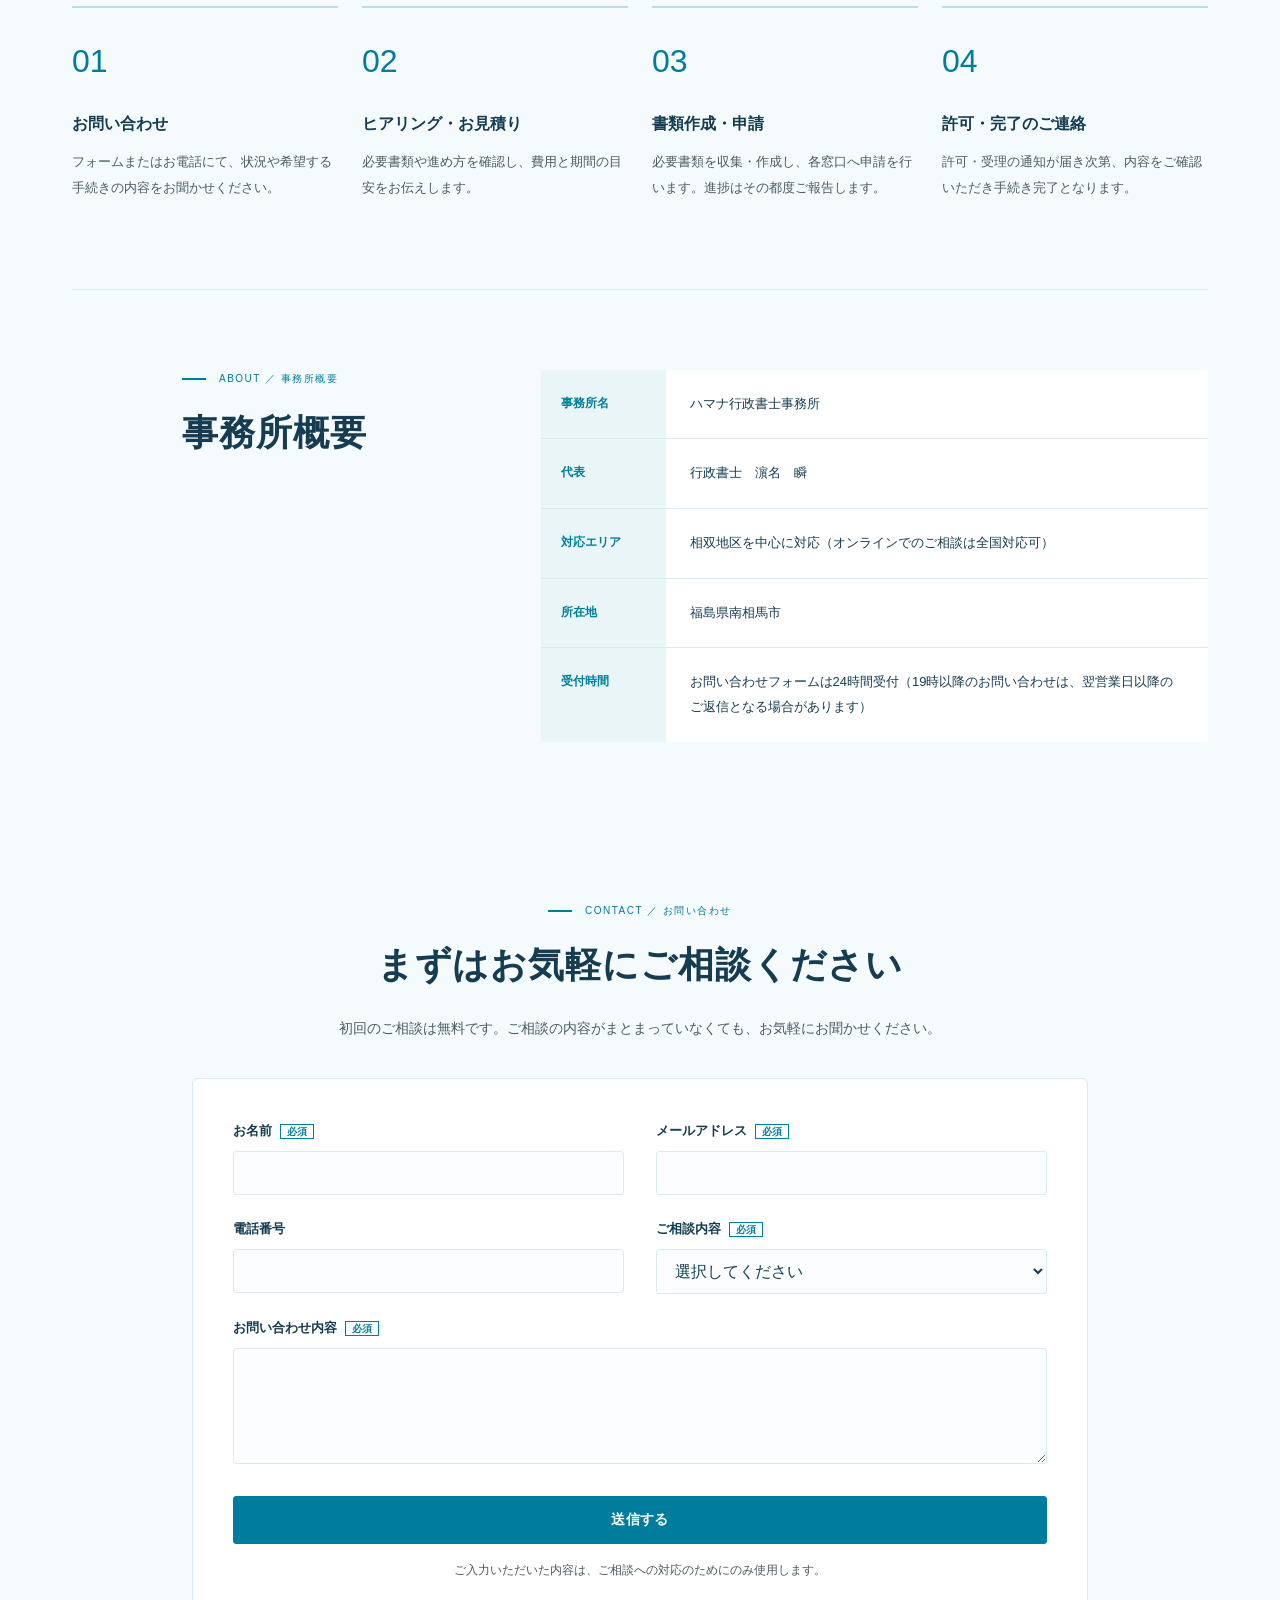
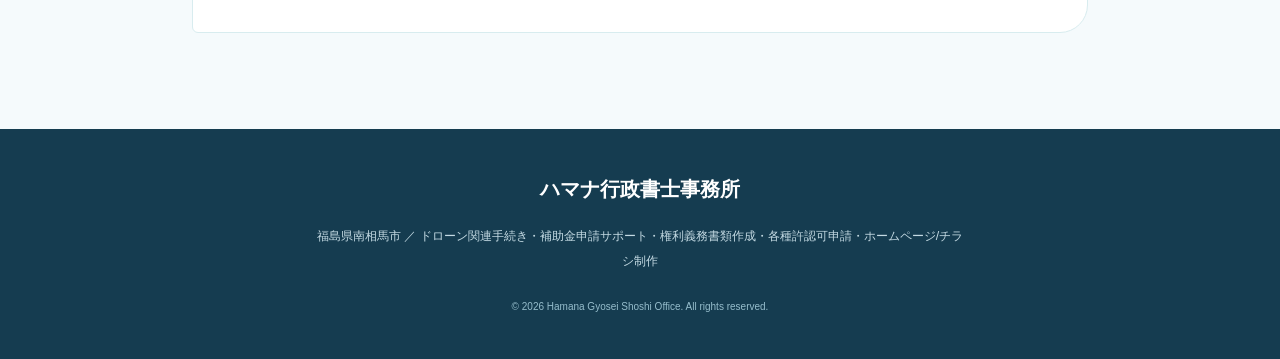
==== commit a345045f: "お問い合わせフォームを実送信化(FormSubmit経由、送信先はGmail) 「準備中」表示と送信ボタンの無効化を解除し、FormSubmitのAJAX エンドポイントへ送信してhamana.gyo" ====
--- a/index.html
+++ b/index.html
@@ -205,8 +205,11 @@
       <p class="section-desc">初回のご相談は無料です。ご相談の内容がまとまっていなくても、お気軽にお聞かせください。</p>
     </div>
 
-    <form class="contact-form" id="contact-form">
-      <p class="contact-status">お問い合わせフォームは準備中です。現在、このページから送信はできません。</p>
+    <form class="contact-form" id="contact-form" action="https://formsubmit.co/hamana.gyouseishoshi@gmail.com" method="post">
+      <p class="contact-status" role="status" aria-live="polite" hidden></p>
+      <input type="hidden" name="_subject" value="ホームページからのお問い合わせ">
+      <input type="hidden" name="_template" value="table">
+      <div class="sr-only" aria-hidden="true"><input type="text" name="_honey" tabindex="-1" autocomplete="off"></div>
       <div class="form-row-group">
         <div class="form-row">
           <label for="name">お名前<span class="req">必須</span></label>
@@ -239,8 +242,8 @@
         <label for="message">お問い合わせ内容<span class="req">必須</span></label>
         <textarea id="message" name="message" rows="5" required></textarea>
       </div>
-      <button type="submit" class="btn btn-primary btn-block" disabled>送信受付の準備中</button>
-      <p class="form-note">ご入力内容は送信・保存されません。</p>
+      <button type="submit" class="btn btn-primary btn-block">送信する</button>
+      <p class="form-note">ご入力いただいた内容は、ご相談への対応のためにのみ使用します。</p>
     </form>
   </section>
 
--- a/css/style.css
+++ b/css/style.css
@@ -529,6 +529,7 @@
 .contact .section-desc{margin:20px auto 0}
 .contact-form{padding:40px;background:#fff;border:1px solid var(--border);border-radius:6px 6px 28px 6px}
 .contact-status{font-size:13px;padding:16px 20px;background:#eff7fa;border-left:3px solid #168ca9;margin:0 0 30px;color:var(--ink-soft)}
+.contact-status.is-error{background:#fdf1f0;border-left-color:#c0392b;color:#7a2a22}
 .form-row label{font-size:13px;font-weight:700;color:var(--ink)}
 .form-row input,.form-row select,.form-row textarea{font-size:16px;border-radius:3px;min-width:0;max-width:100%;background:#fbfdfe}
 .form-row textarea{resize:vertical}
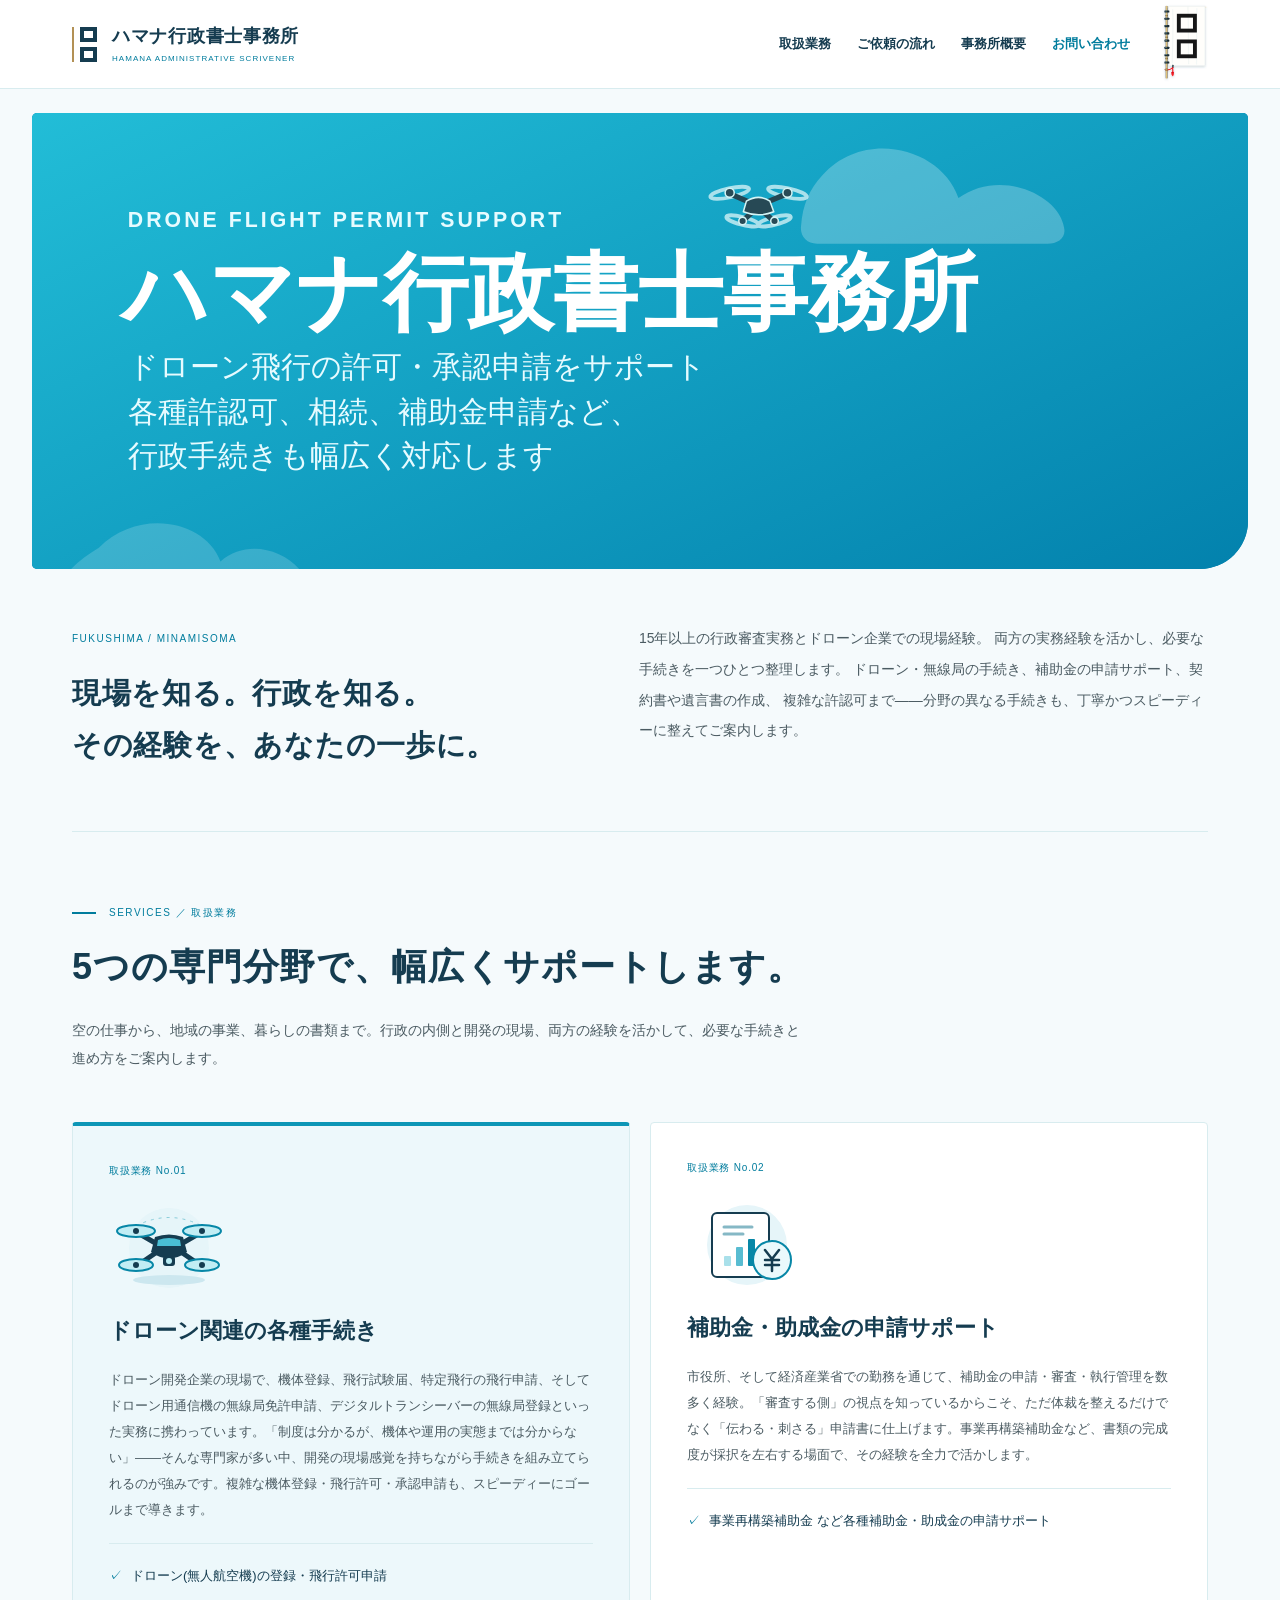
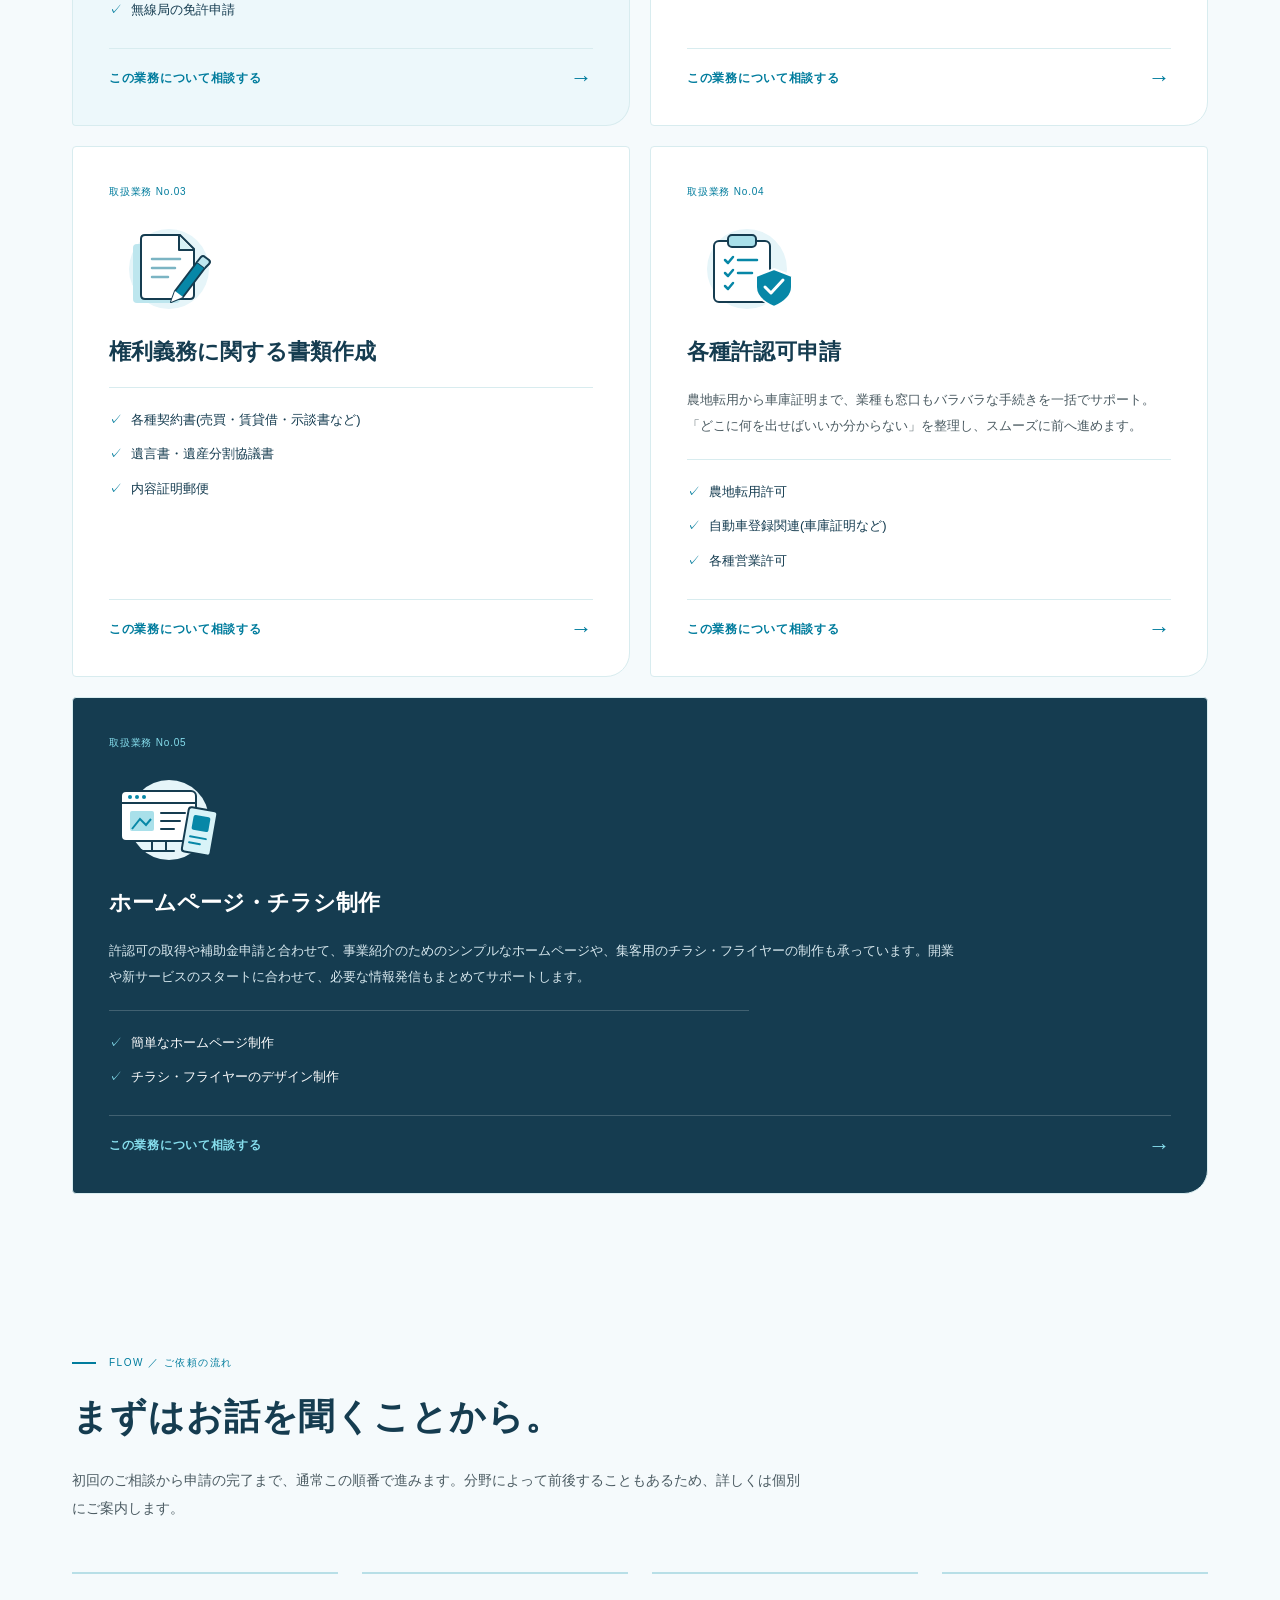
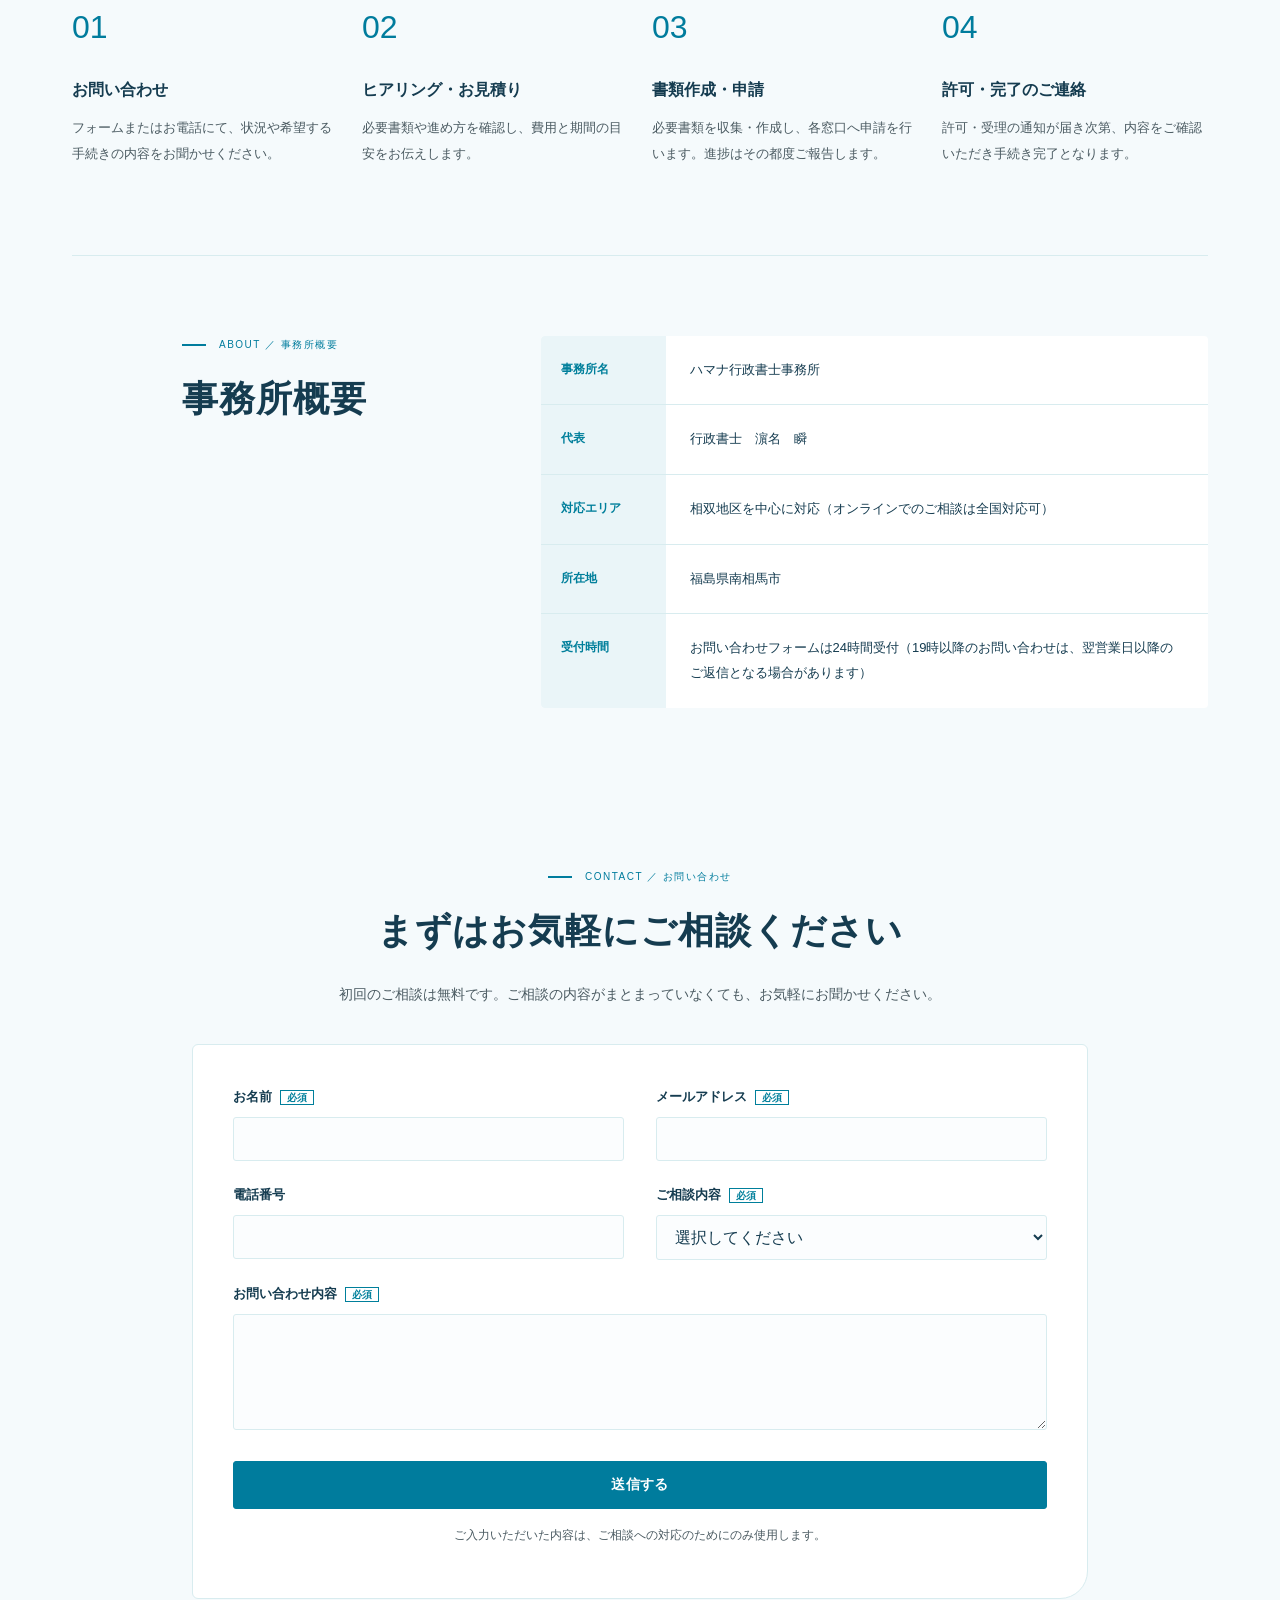
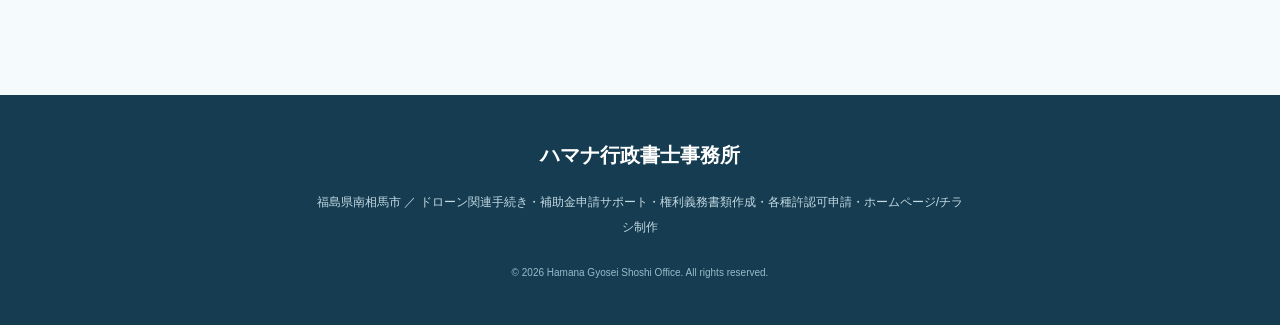
==== commit a4685e67: "sannpaisakujo" ====
--- a/index.html
+++ b/index.html
@@ -5,6 +5,11 @@
 <meta name="viewport" content="width=device-width, initial-scale=1.0">
 <title>ハマナ行政書士事務所｜ドローン・補助金・許認可申請の手続き代行</title>
 <meta name="description" content="福島県南相馬市を拠点に、ドローン関連の手続き、補助金・助成金の申請サポート、契約書や遺言書などの書類作成、各種許認可申請、簡単なホームページ・チラシ制作までを行う行政書士事務所です。">
+<link rel="icon" href="img/favicon.svg" type="image/svg+xml">
+<link rel="icon" href="img/favicon.ico" sizes="any">
+<link rel="icon" href="img/favicon-32.png" sizes="32x32" type="image/png">
+<link rel="icon" href="img/favicon-192.png" sizes="192x192" type="image/png">
+<link rel="apple-touch-icon" href="img/apple-touch-icon.png">
 <link rel="stylesheet" href="css/style.css">
 </head>
 <body>
@@ -105,10 +110,9 @@
           <svg viewBox="0 0 120 88" focusable="false"><circle cx="60" cy="44" r="40" fill="#e6f5f9"/><rect x="27" y="16" width="56" height="61" rx="5" fill="#fff" stroke="#153c50" stroke-width="2"/><rect x="41" y="10" width="28" height="12" rx="4" fill="#a9e0ea" stroke="#153c50" stroke-width="2"/><path d="m38 35 3 3 5-6 M51 35 H70 M38 48 l3 3 5-6 M51 48 H65 M38 61 l3 3 5-6" fill="none" stroke="#0787a7" stroke-width="2.5" stroke-linecap="round" stroke-linejoin="round"/><path d="m87 44 18 7 v11 q0 12-18 20-18-8-18-20 V51Z" fill="#0787a7" stroke="#fff" stroke-width="2"/><path d="m78 62 6 6 12-13" fill="none" stroke="#fff" stroke-width="3" stroke-linecap="round" stroke-linejoin="round"/></svg>
         </div>
         <h3 class="card-title">各種許認可申請</h3>
-        <p class="card-desc">農地転用から産廃、車庫証明まで、業種も窓口もバラバラな手続きを一括でサポート。「どこに何を出せばいいか分からない」を整理し、スムーズに前へ進めます。</p>
+        <p class="card-desc">農地転用から車庫証明まで、業種も窓口もバラバラな手続きを一括でサポート。「どこに何を出せばいいか分からない」を整理し、スムーズに前へ進めます。</p>
         <ul class="card-list">
           <li>農地転用許可</li>
-          <li>産業廃棄物処理業許可</li>
           <li>自動車登録関連(車庫証明など)</li>
           <li>各種営業許可</li>
         </ul>
--- a/css/style.css
+++ b/css/style.css
@@ -543,7 +543,7 @@
 @media(min-width:901px){.site-nav{visibility:visible!important}}
 @media(max-width:900px){
   .header-inner{min-height:80px;padding:16px 24px}
-  .header-flag{height:68px;margin:-10px 0}
+  .header-flag{display:none}
   .site-nav{position:absolute;top:100%;visibility:hidden;background:#fff;box-shadow:0 18px 25px #153c5010}
   .site-nav.is-open{visibility:visible}
   .hero{padding:20px 24px 0}
@@ -558,7 +558,6 @@
 @media(max-width:600px){
   section[id],main[id]{scroll-margin-top:85px}
   .header-inner{min-height:74px;padding:14px 18px;gap:10px}
-  .header-flag{height:59px;margin:-7px 0}
   .brand{gap:10px}
   .brand-wordmark{font-size:15px;letter-spacing:0}
   .brand-wordmark small{font-size:6.5px}
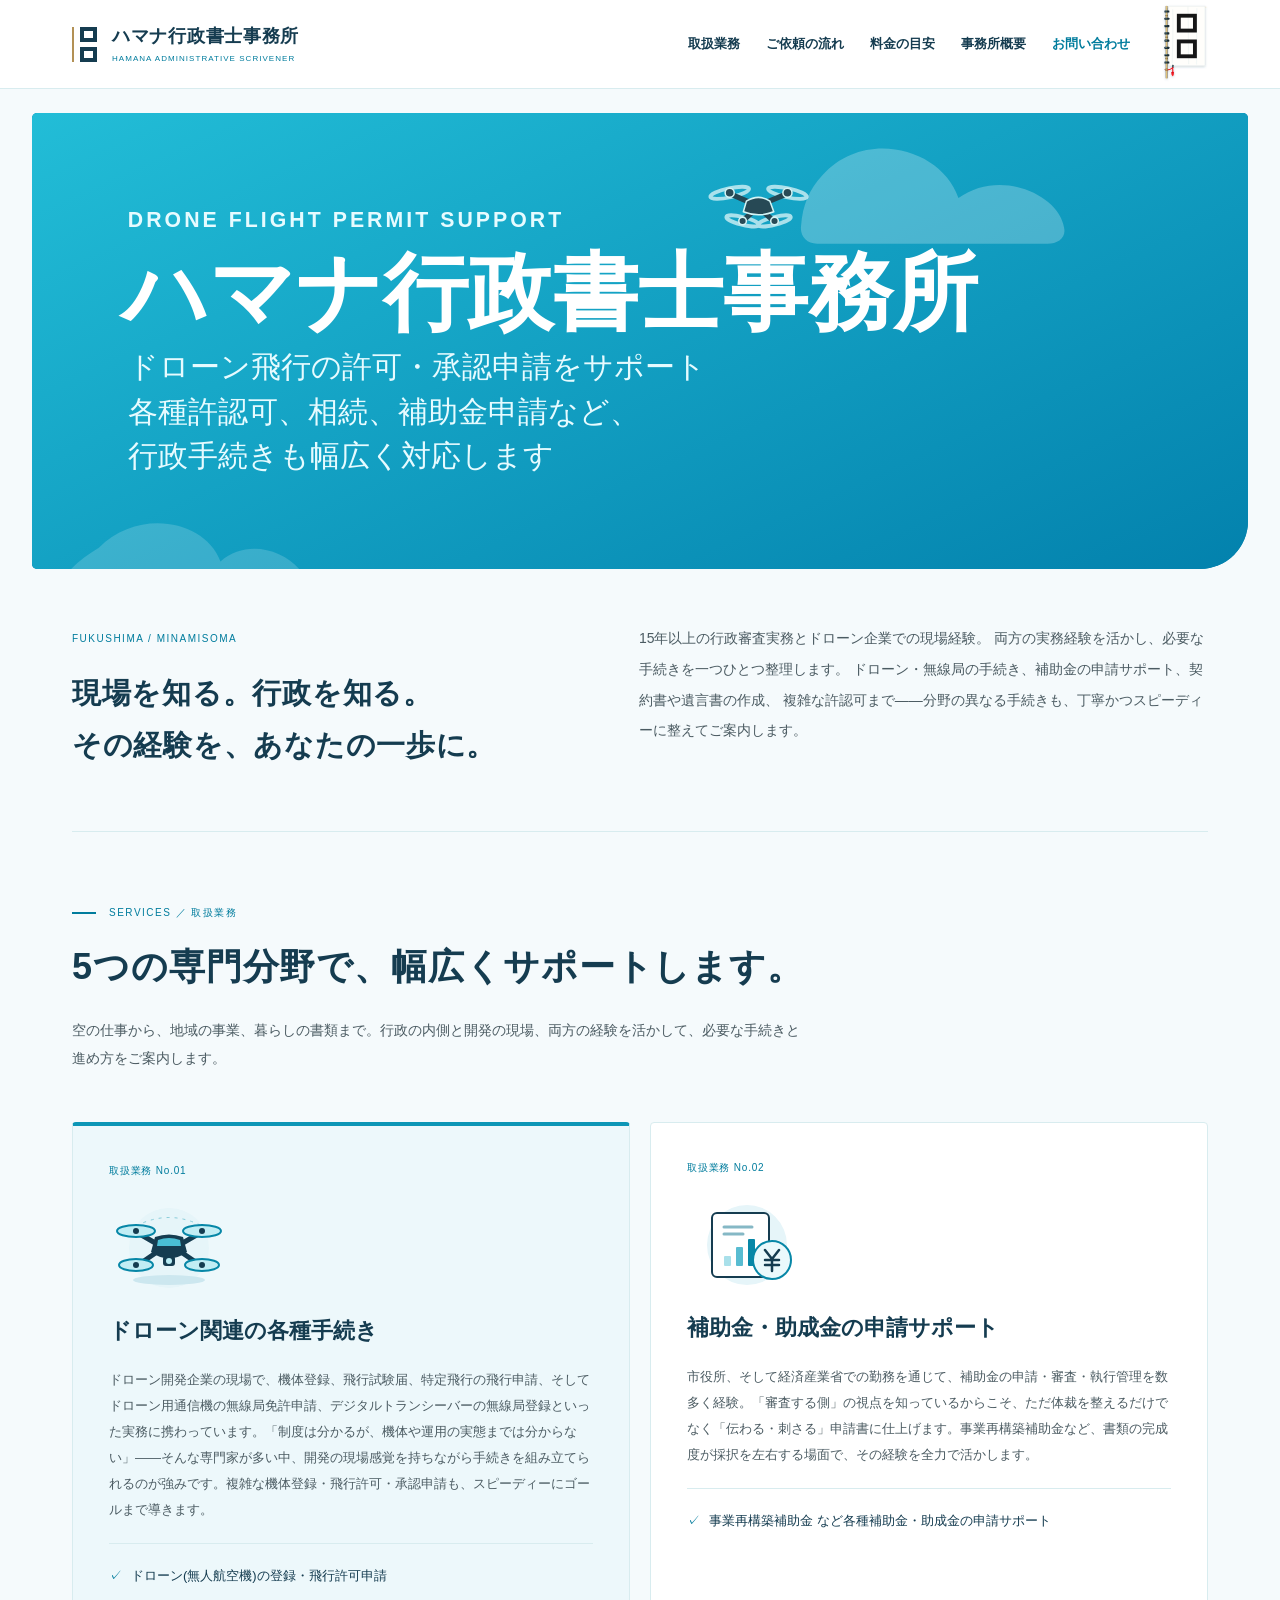
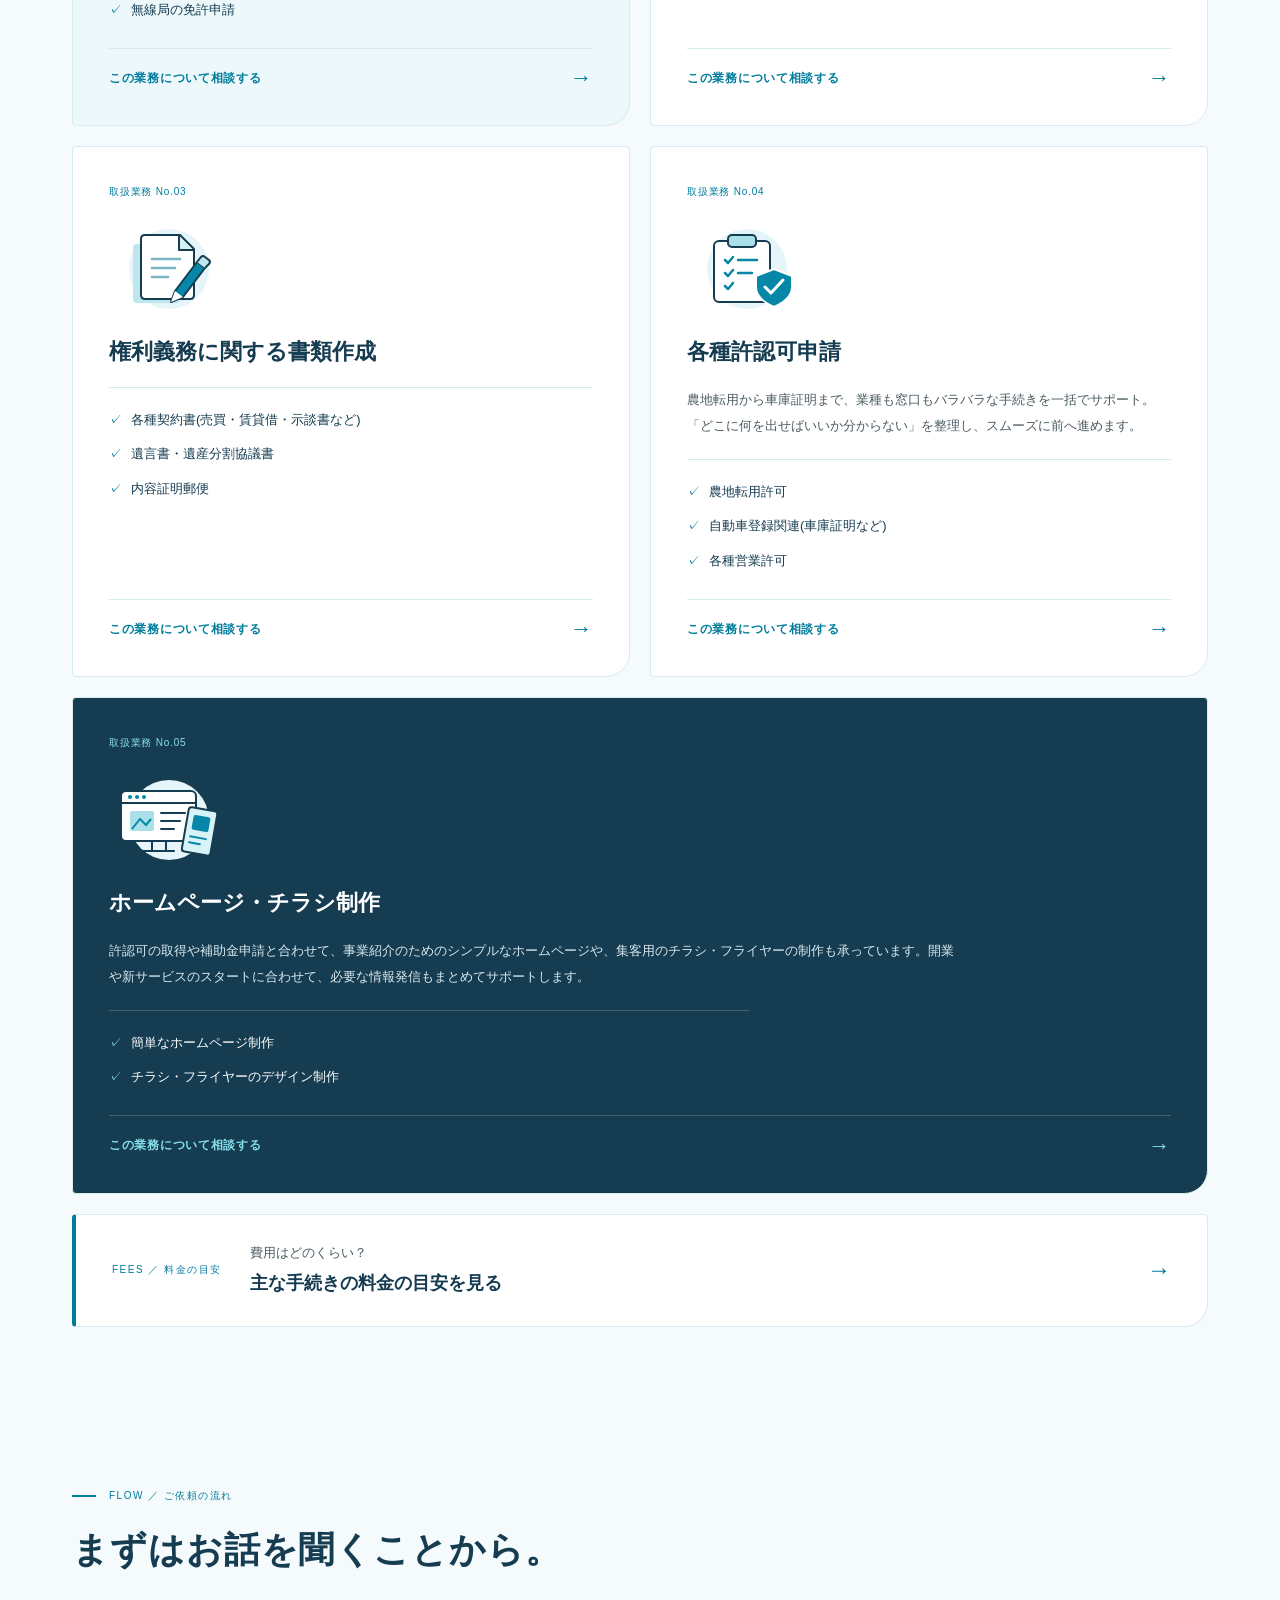
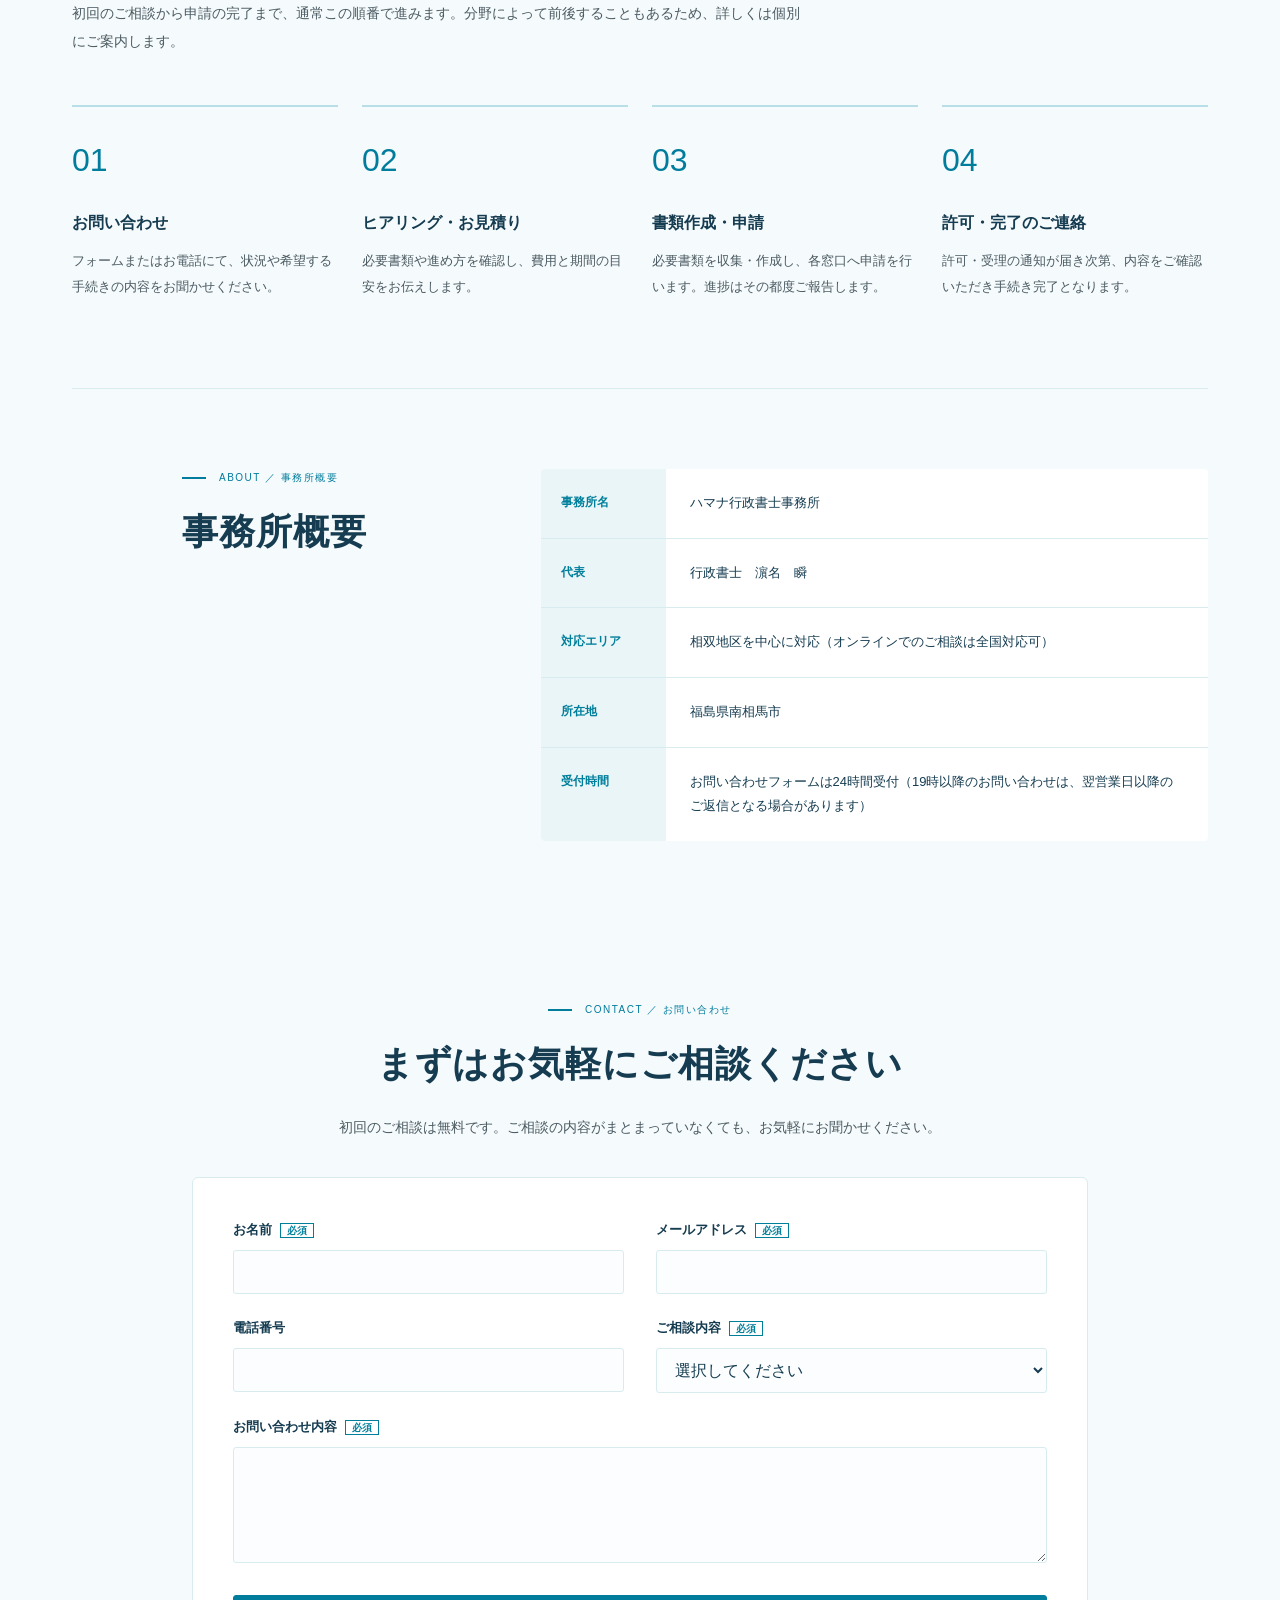
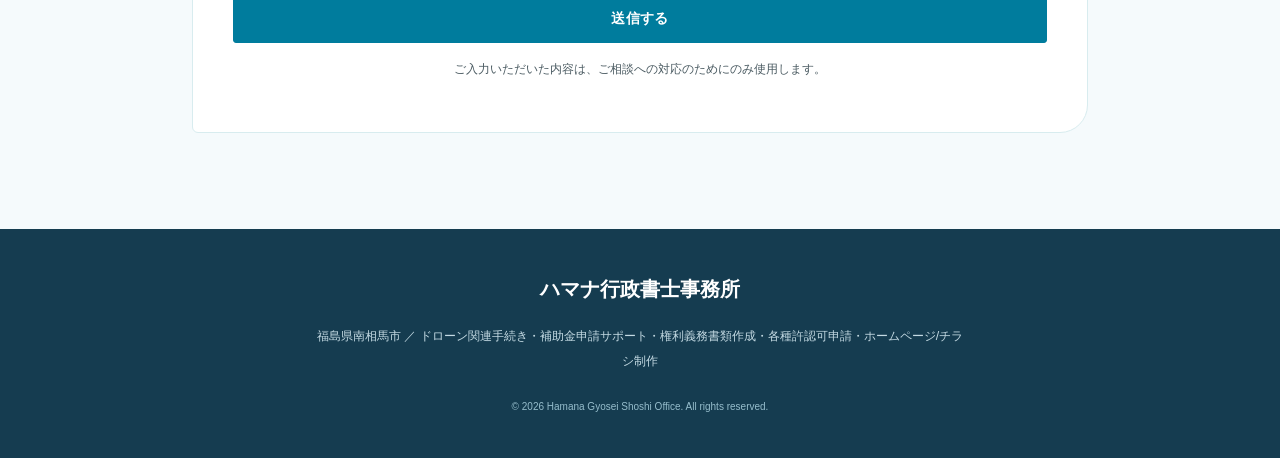
==== commit dace1928: "1013" ====
--- a/index.html
+++ b/index.html
@@ -24,6 +24,7 @@
     <nav class="site-nav" id="site-nav">
       <a href="#services">取扱業務</a>
       <a href="#flow">ご依頼の流れ</a>
+      <a href="fees.html">料金の目安</a>
       <a href="#about">事務所概要</a>
       <a href="#contact">お問い合わせ</a>
     </nav>
@@ -134,6 +135,12 @@
       </a>
 
     </div>
+
+    <a class="fee-link" href="fees.html">
+      <span class="fee-link-label">FEES ／ 料金の目安</span>
+      <span class="fee-link-text">費用はどのくらい？<strong>主な手続きの料金の目安を見る</strong></span>
+      <span class="fee-link-arrow" aria-hidden="true">→</span>
+    </a>
   </section>
 
   <!-- ご依頼の流れ -->
--- a/css/style.css
+++ b/css/style.css
@@ -585,3 +585,72 @@
   .contact-status{padding:12px;font-size:12px}
   .form-row-group{gap:0}
 }
+
+/* ================================
+   料金の目安（トップからのリンク）
+================================ */
+.fee-link{display:grid;grid-template-columns:auto 1fr auto;align-items:center;gap:28px;margin-top:20px;padding:26px 36px;background:#fff;border:1px solid var(--border);border-left:4px solid var(--turquoise);border-radius:4px 4px 24px 4px;transition:transform .2s,border-color .2s,box-shadow .2s}
+.fee-link:hover,.fee-link:focus-visible{border-color:#75c7d6;border-left-color:var(--turquoise);transform:translateY(-3px);box-shadow:0 12px 28px #153c500b}
+.fee-link-label{font-size:10px;letter-spacing:.15em;color:var(--turquoise);white-space:nowrap}
+.fee-link-text{font-size:13px;color:var(--ink-soft)}
+.fee-link-text strong{display:block;margin-top:2px;font-size:18px;color:var(--ink)}
+.fee-link-arrow{font-size:24px;line-height:1;color:var(--turquoise);transition:transform .2s}
+.fee-link:hover .fee-link-arrow{transform:translateX(4px)}
+
+/* ================================
+   料金の目安ページ
+================================ */
+.site-nav a[aria-current="page"]::after{transform:scaleX(1);background:var(--turquoise)}
+.fees{max-width:1136px;margin:0 auto;padding:0 32px 96px}
+.breadcrumb{margin:28px 0 0;font-size:12px;color:var(--ink-soft)}
+.breadcrumb a{color:var(--turquoise);text-decoration:underline;text-underline-offset:3px}
+.breadcrumb span{margin:0 8px;color:#9fb6bf}
+.fees .section-head{padding-top:40px}
+.fees-title{font-size:clamp(25px,3vw,36px);letter-spacing:.025em;line-height:1.6}
+.fee-notice{padding:22px 28px;background:#eaf5f8;border-radius:4px;margin-bottom:48px}
+.fee-notice-title{margin:0 0 8px;font-size:13px;font-weight:700}
+.fee-notice ul{margin:0;padding-left:1.2em}
+.fee-notice li{font-size:13px;line-height:1.9;color:var(--ink-soft)}
+.fee-notice strong{color:var(--ink)}
+.fee-group{margin-bottom:44px;scroll-margin-top:100px}
+.fee-group-title{display:flex;align-items:baseline;gap:14px;font-size:20px;line-height:1.5;margin-bottom:16px}
+.fee-group-no{font-size:22px;font-weight:400;color:var(--turquoise)}
+.fee-table{width:100%;border-collapse:collapse;background:#fff;border:1px solid var(--border);border-radius:4px;overflow:hidden}
+.fee-table thead th{padding:12px 20px;background:var(--ink);color:#fff;font-size:12px;font-weight:700;text-align:left;letter-spacing:.04em}
+.fee-table tbody tr+tr{border-top:1px solid var(--border)}
+.fee-table tbody th{width:38%;padding:18px 20px;font-size:14px;font-weight:700;text-align:left;line-height:1.7}
+.fee-price{width:24%;padding:18px 20px;font-size:18px;font-weight:700;color:var(--turquoise-deep);white-space:nowrap;line-height:1.5}
+.fee-price small{display:block;font-size:11px;font-weight:400;color:var(--ink-soft)}
+.fee-note{padding:18px 20px;font-size:12px;line-height:1.8;color:var(--ink-soft)}
+.fee-other{margin:8px 0 40px;font-size:13px;line-height:2;color:var(--ink-soft)}
+.fee-cta{display:flex;align-items:center;justify-content:space-between;gap:28px;padding:32px 36px;background:var(--ink);border-radius:4px 4px 24px 4px}
+.fee-cta-title{margin:0;font-size:18px;font-weight:700;color:#fff}
+.fee-cta-desc{margin:6px 0 0;font-size:13px;color:#c4dae3}
+.fee-cta .btn{flex-shrink:0;padding:14px 36px}
+.fee-updated{margin:20px 0 0;font-size:11px;color:var(--ink-soft);text-align:right}
+@media(max-width:900px){
+  .fee-link{grid-template-columns:1fr auto;gap:8px 20px;padding:22px 26px}
+  .fee-link-label{grid-column:1 / -1}
+  .only-wide{display:none}
+}
+@media(max-width:600px){
+  .fee-link{padding:20px 22px}
+  .fee-link-text strong{font-size:16px}
+  .fees{padding:0 20px 56px}
+  .fees .section-head{padding-top:28px}
+  .fees-title{font-size:25px}
+  .fee-notice{padding:18px 18px;margin-bottom:36px}
+  .fee-notice li{font-size:12px}
+  .fee-group-title{font-size:18px}
+  .fee-table thead{display:none}
+  .fee-table,.fee-table tbody,.fee-table tr,.fee-table th,.fee-table td{display:block;width:auto}
+  .fee-table tbody tr{padding:16px 18px}
+  .fee-table tbody th,.fee-price,.fee-note{padding:0;width:auto}
+  .fee-table tbody th{font-size:14px}
+  .fee-price{margin-top:6px;font-size:18px;white-space:normal}
+  .fee-price small{display:inline;margin-left:6px}
+  .fee-note{margin-top:6px}
+  .fee-cta{flex-direction:column;align-items:stretch;padding:26px 22px}
+  .fee-cta .btn{text-align:center}
+  .fee-updated{text-align:left}
+}
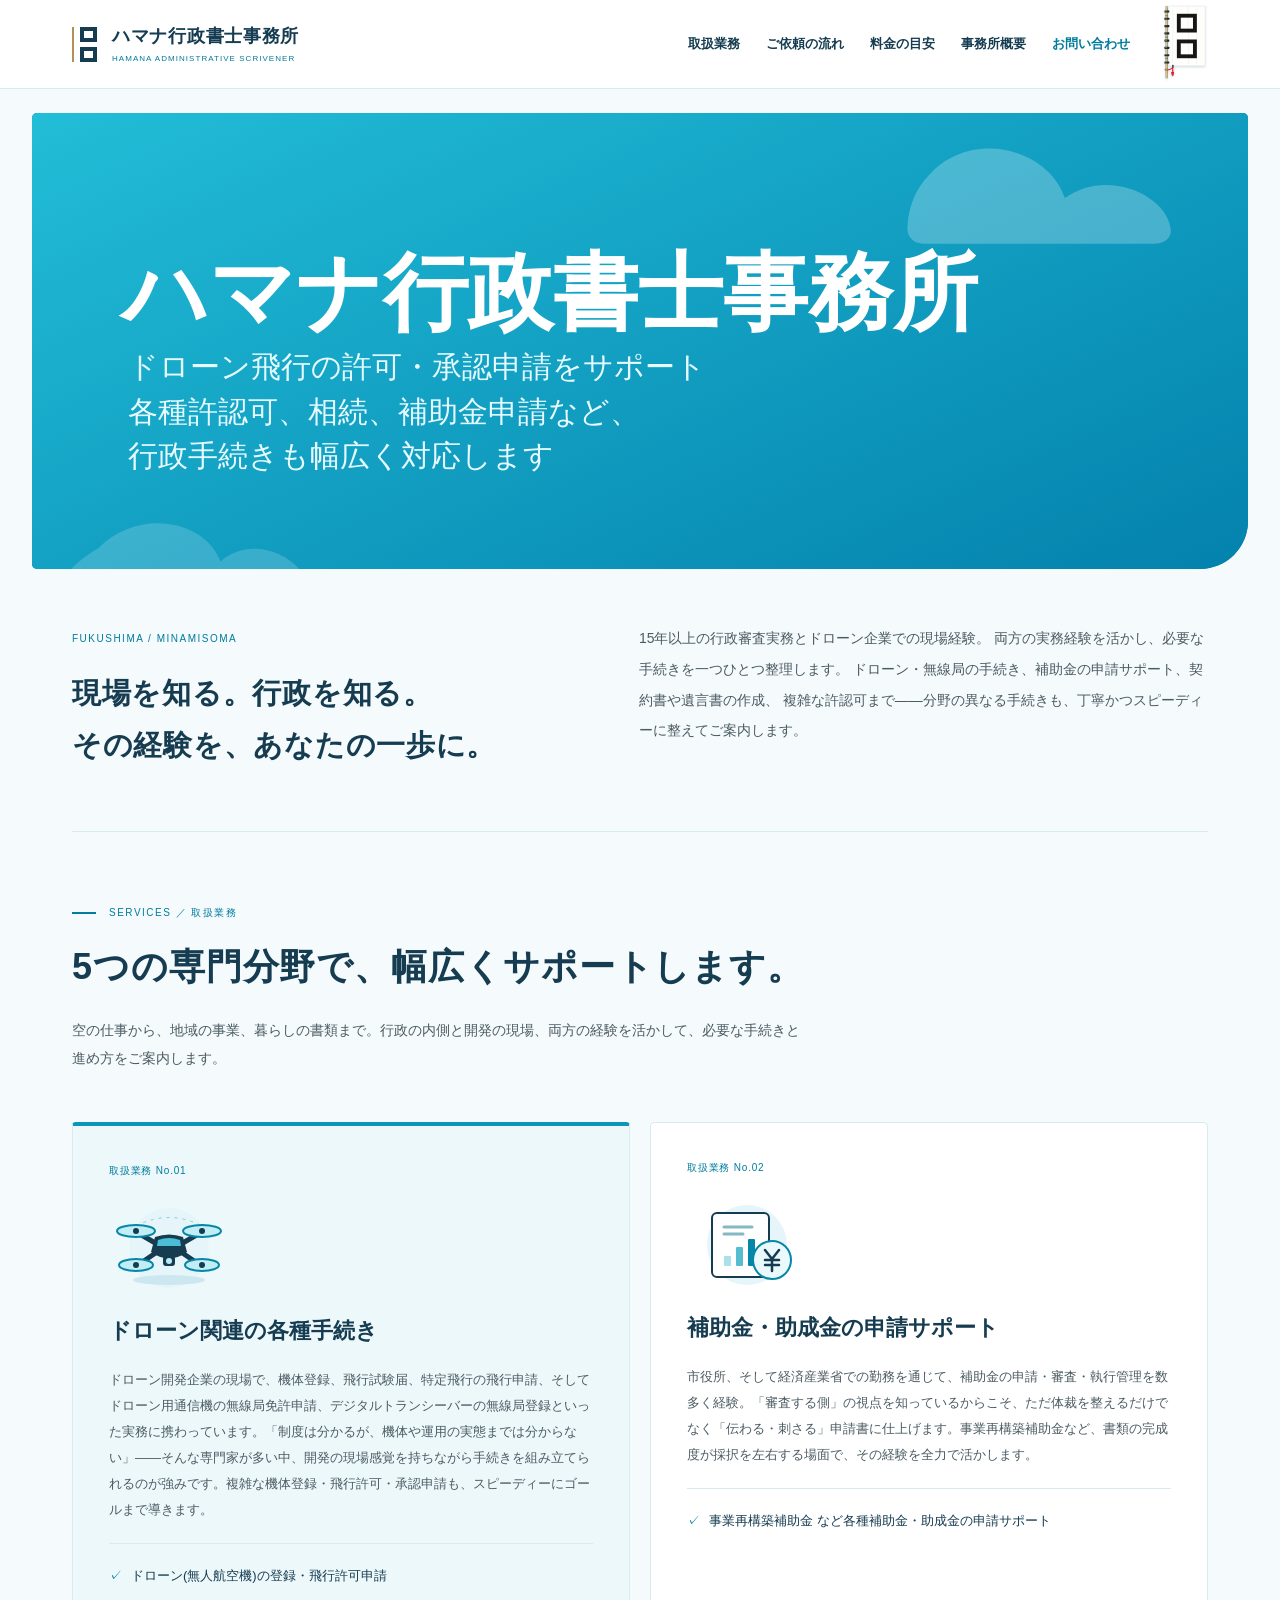
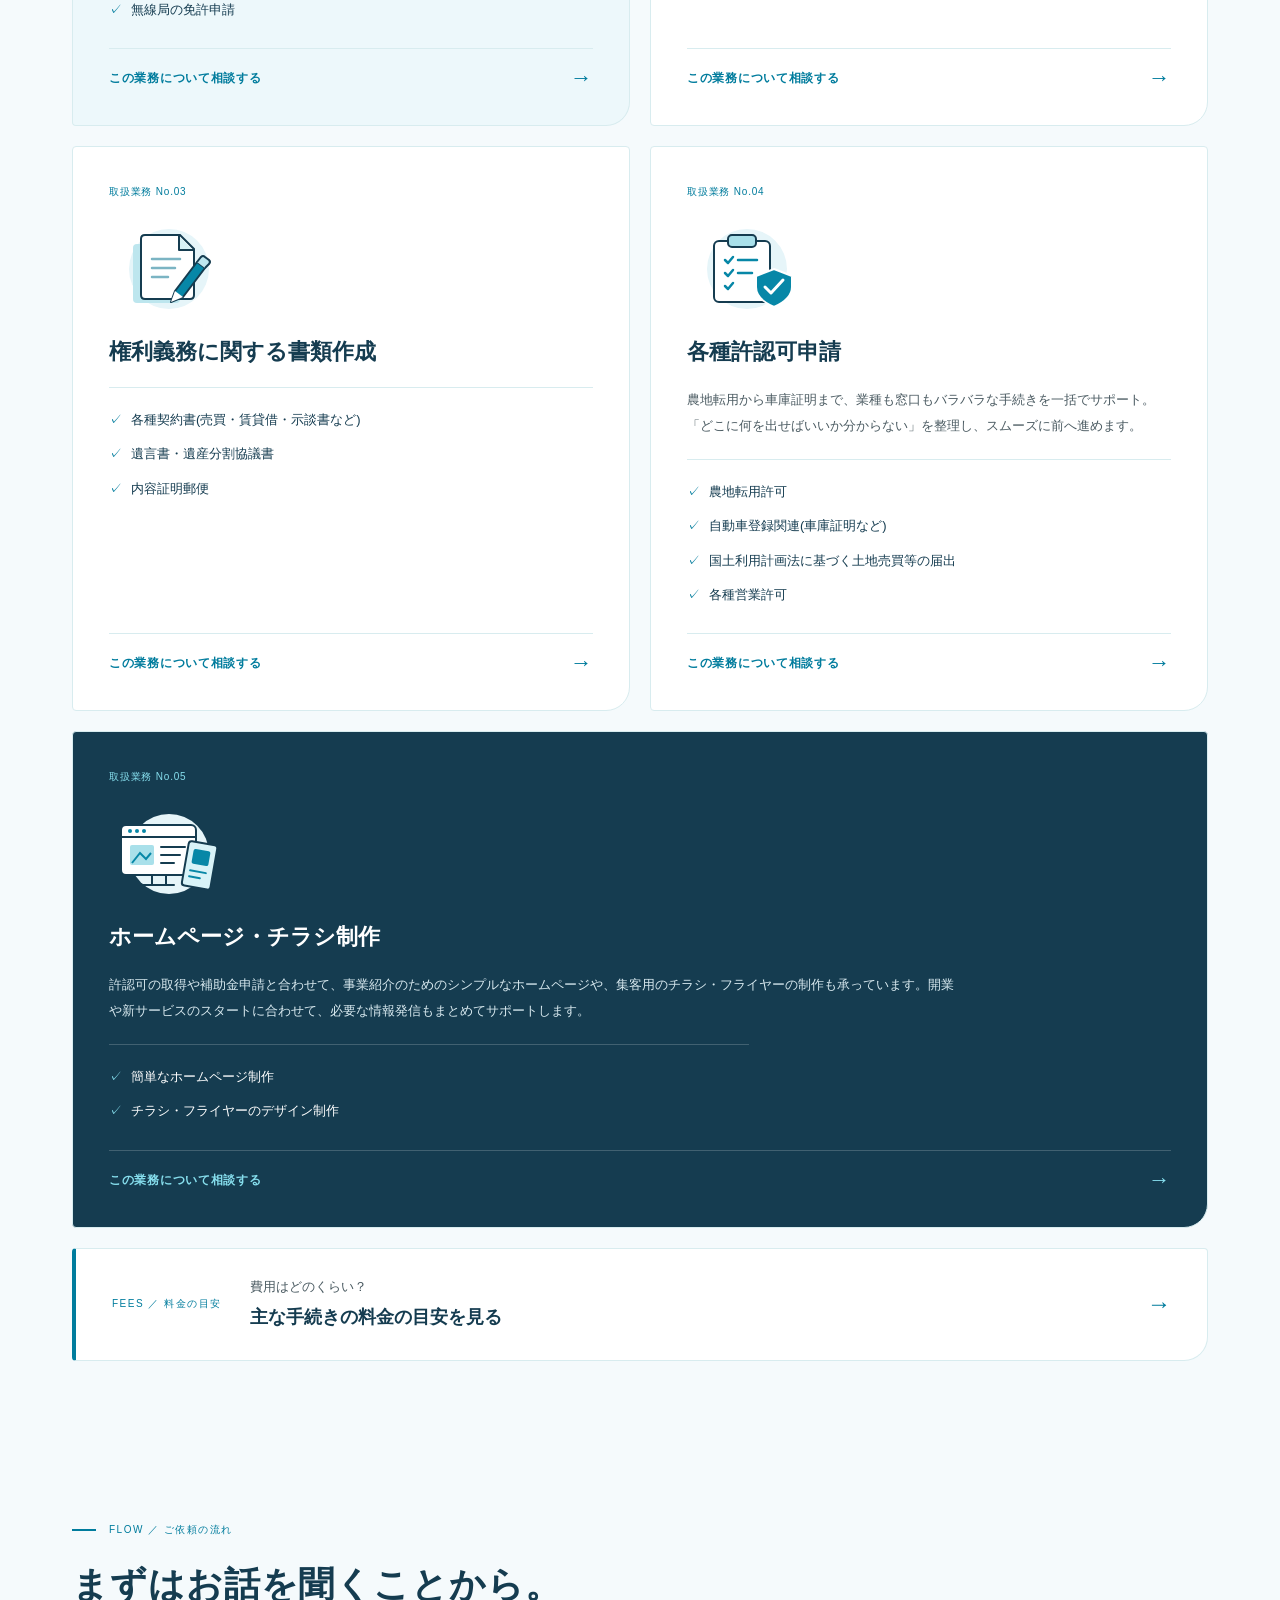
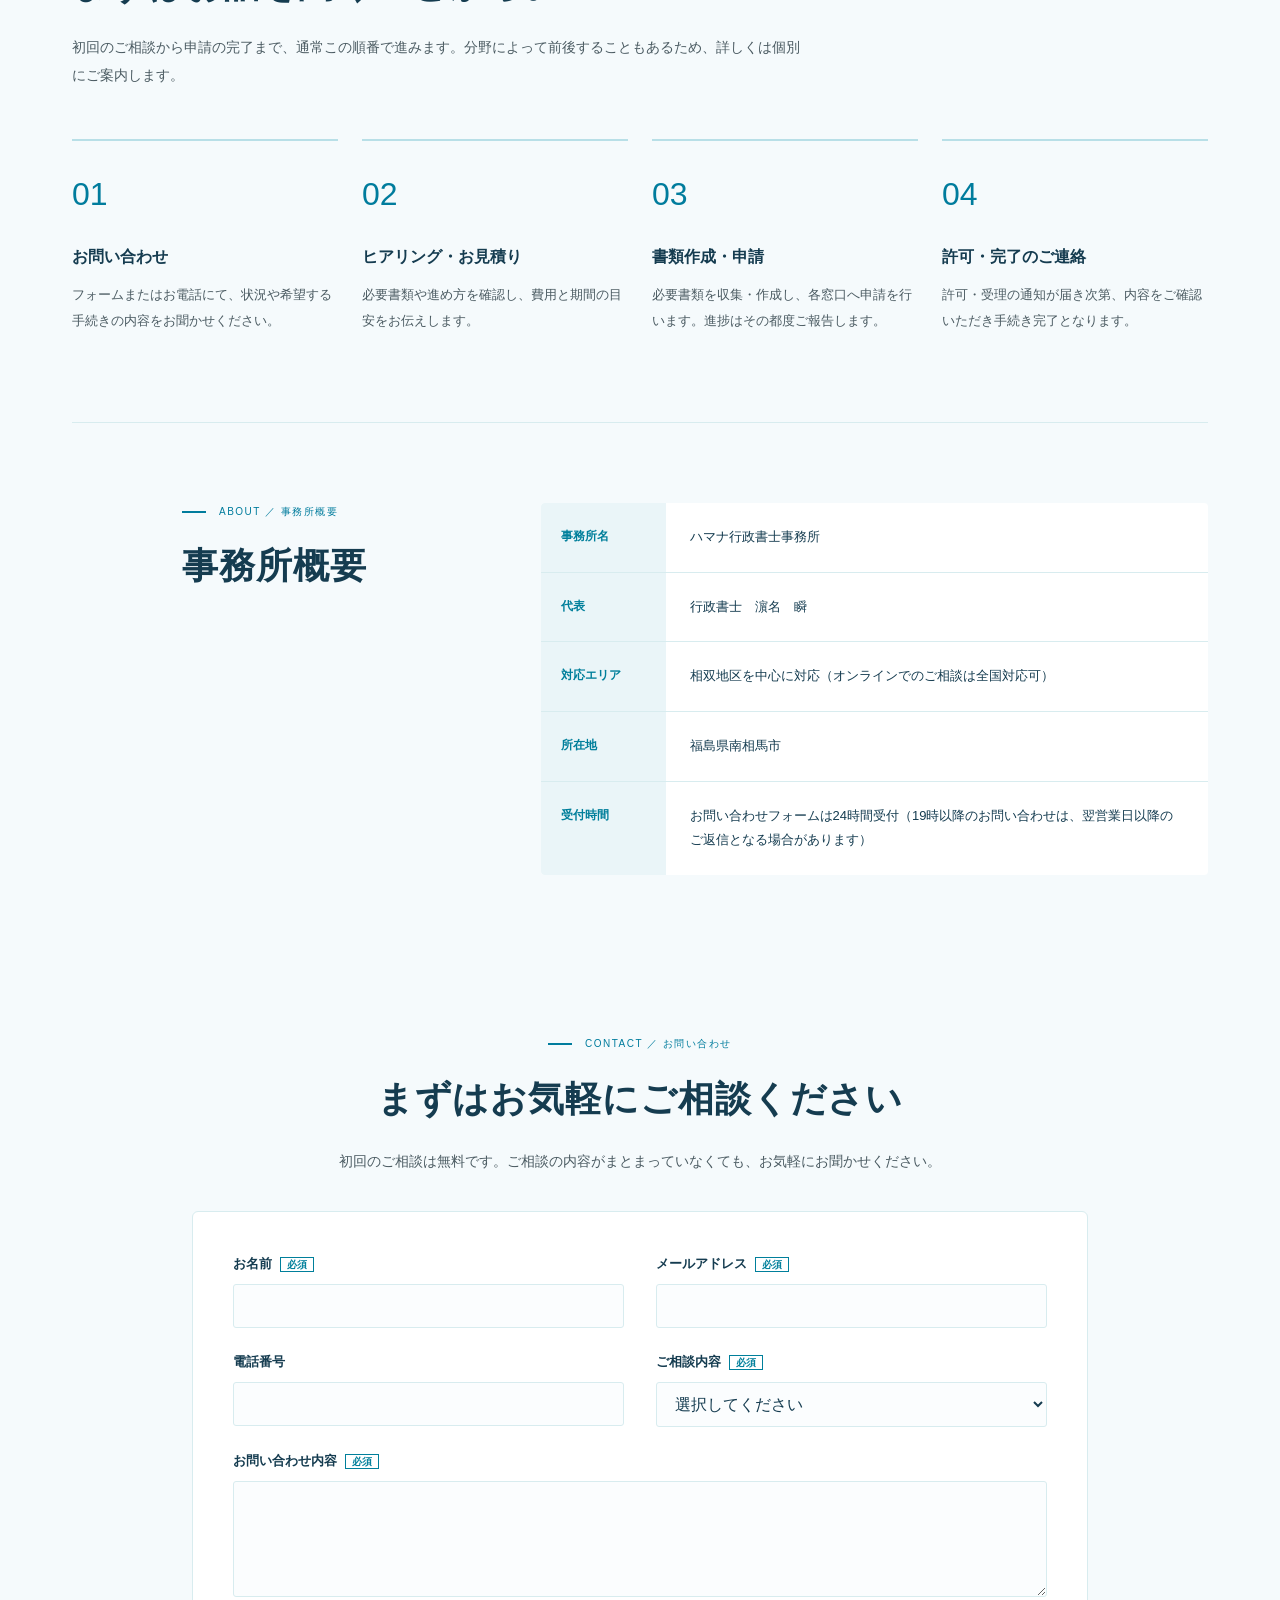
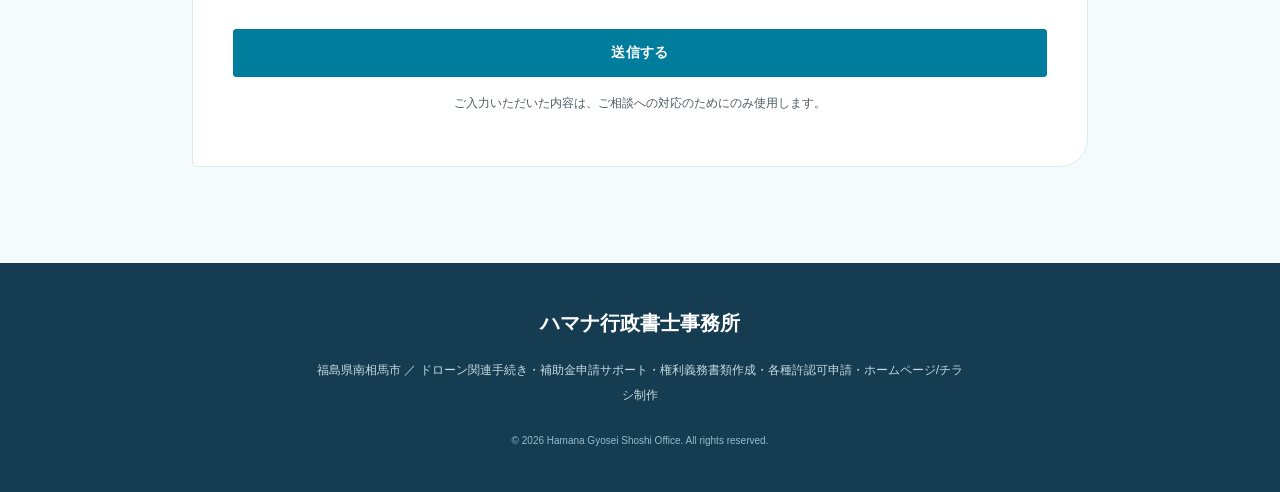
==== commit c2399551: "1014" ====
--- a/index.html
+++ b/index.html
@@ -115,6 +115,7 @@
         <ul class="card-list">
           <li>農地転用許可</li>
           <li>自動車登録関連(車庫証明など)</li>
+          <li>国土利用計画法に基づく土地売買等の届出</li>
           <li>各種営業許可</li>
         </ul>
         <span class="card-more">詳しくはこちら<span aria-hidden="true">→</span></span>
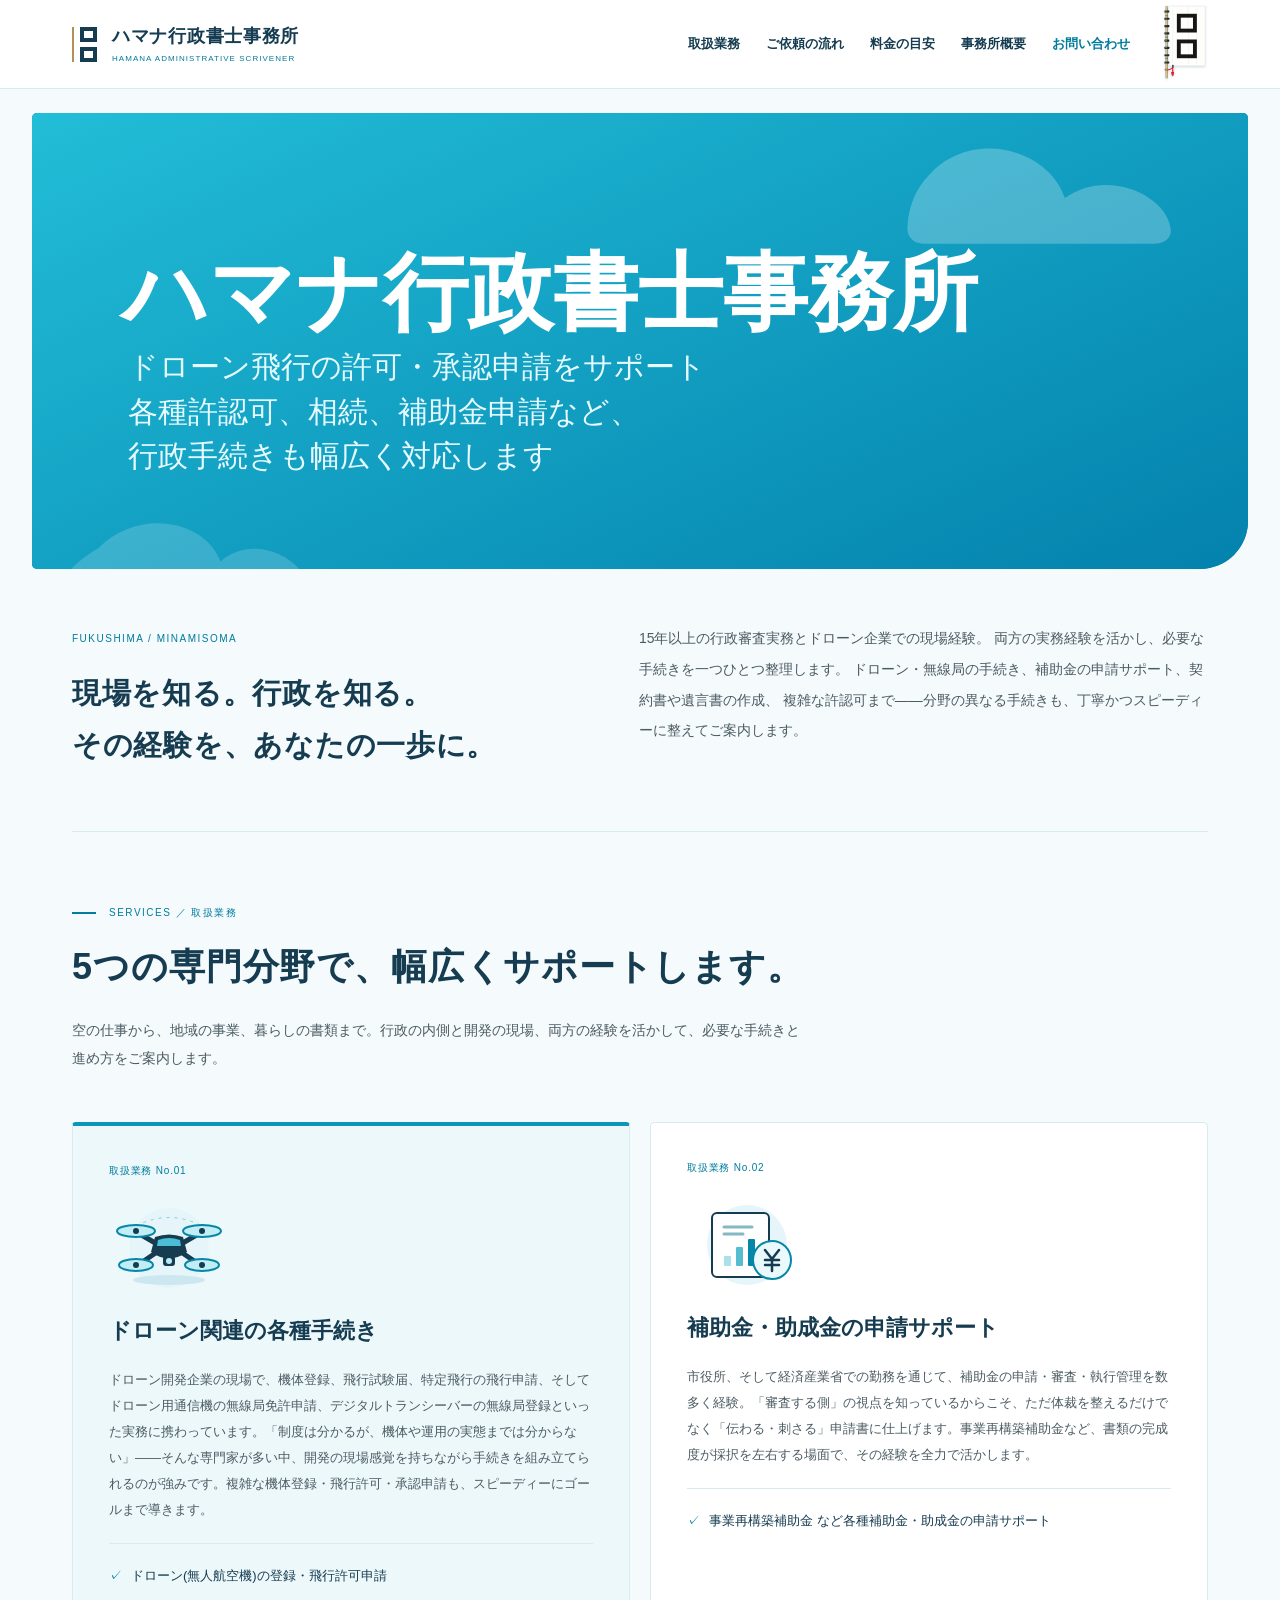
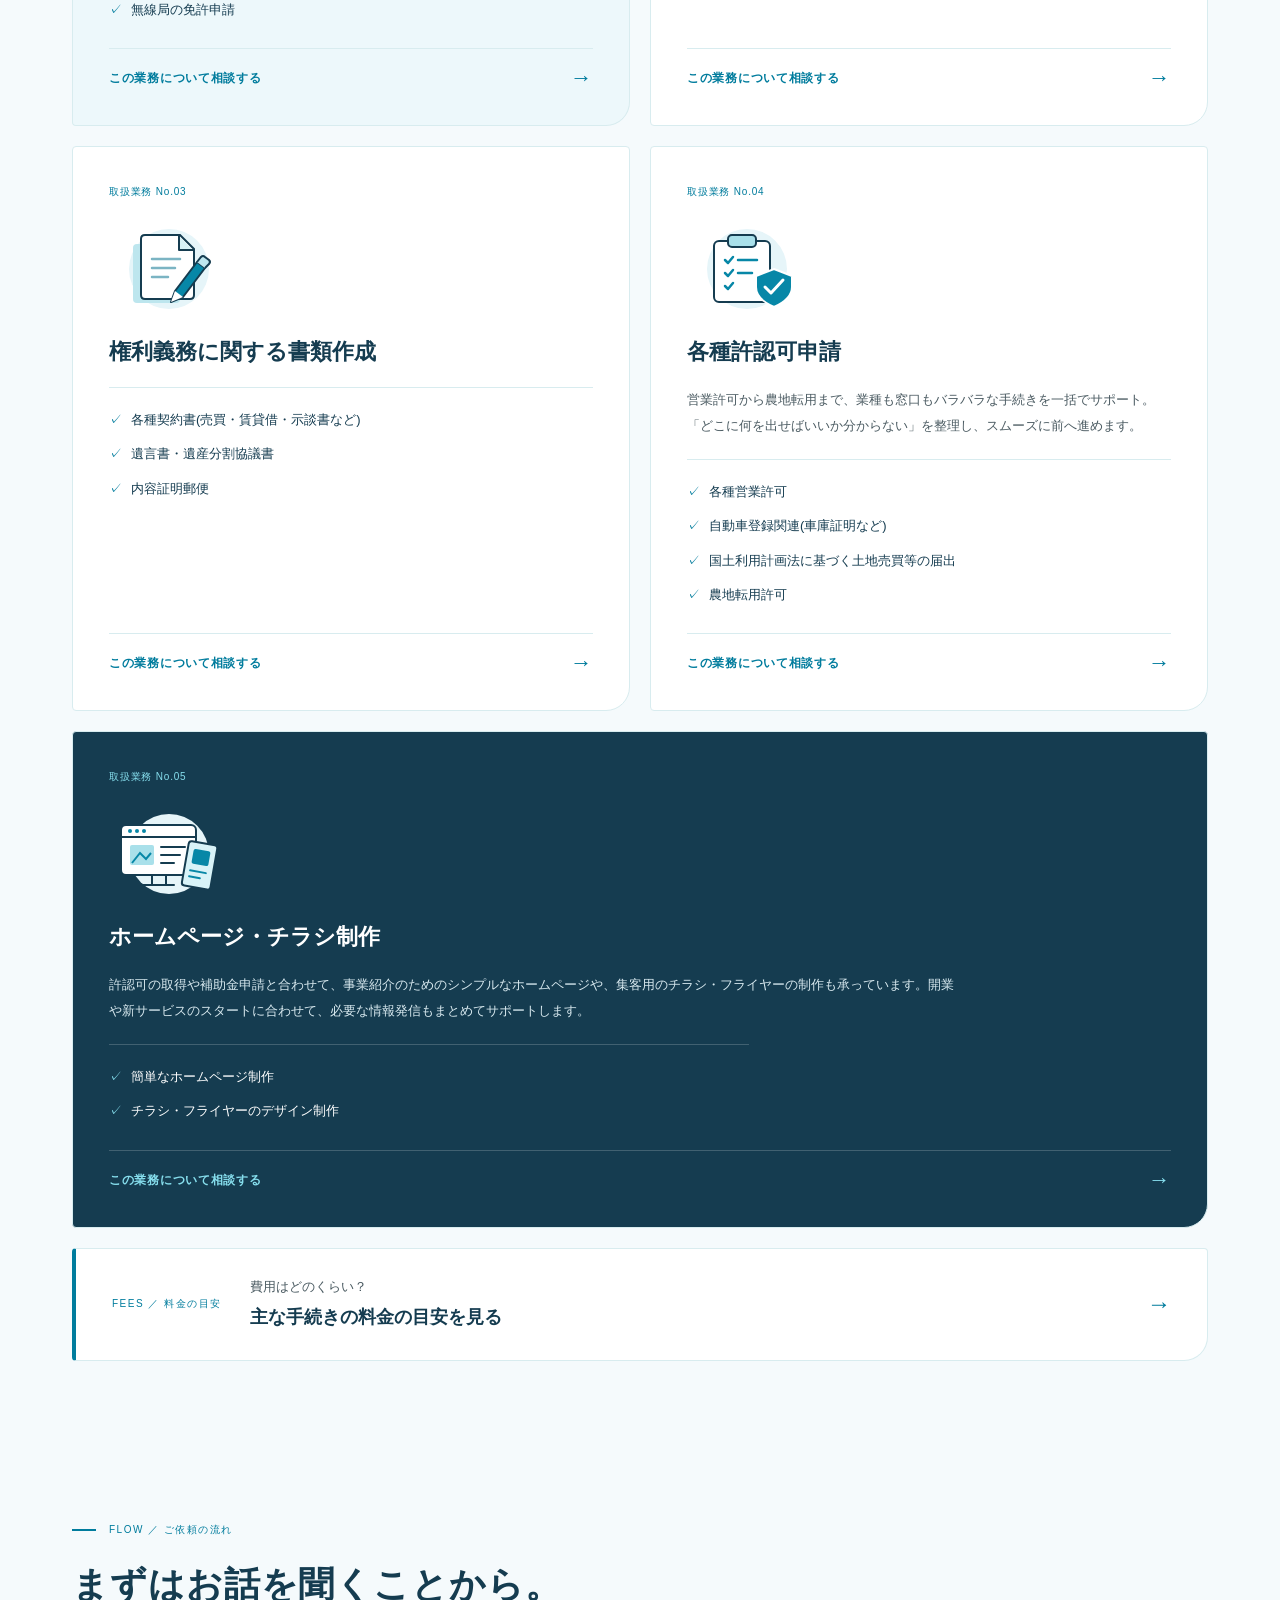
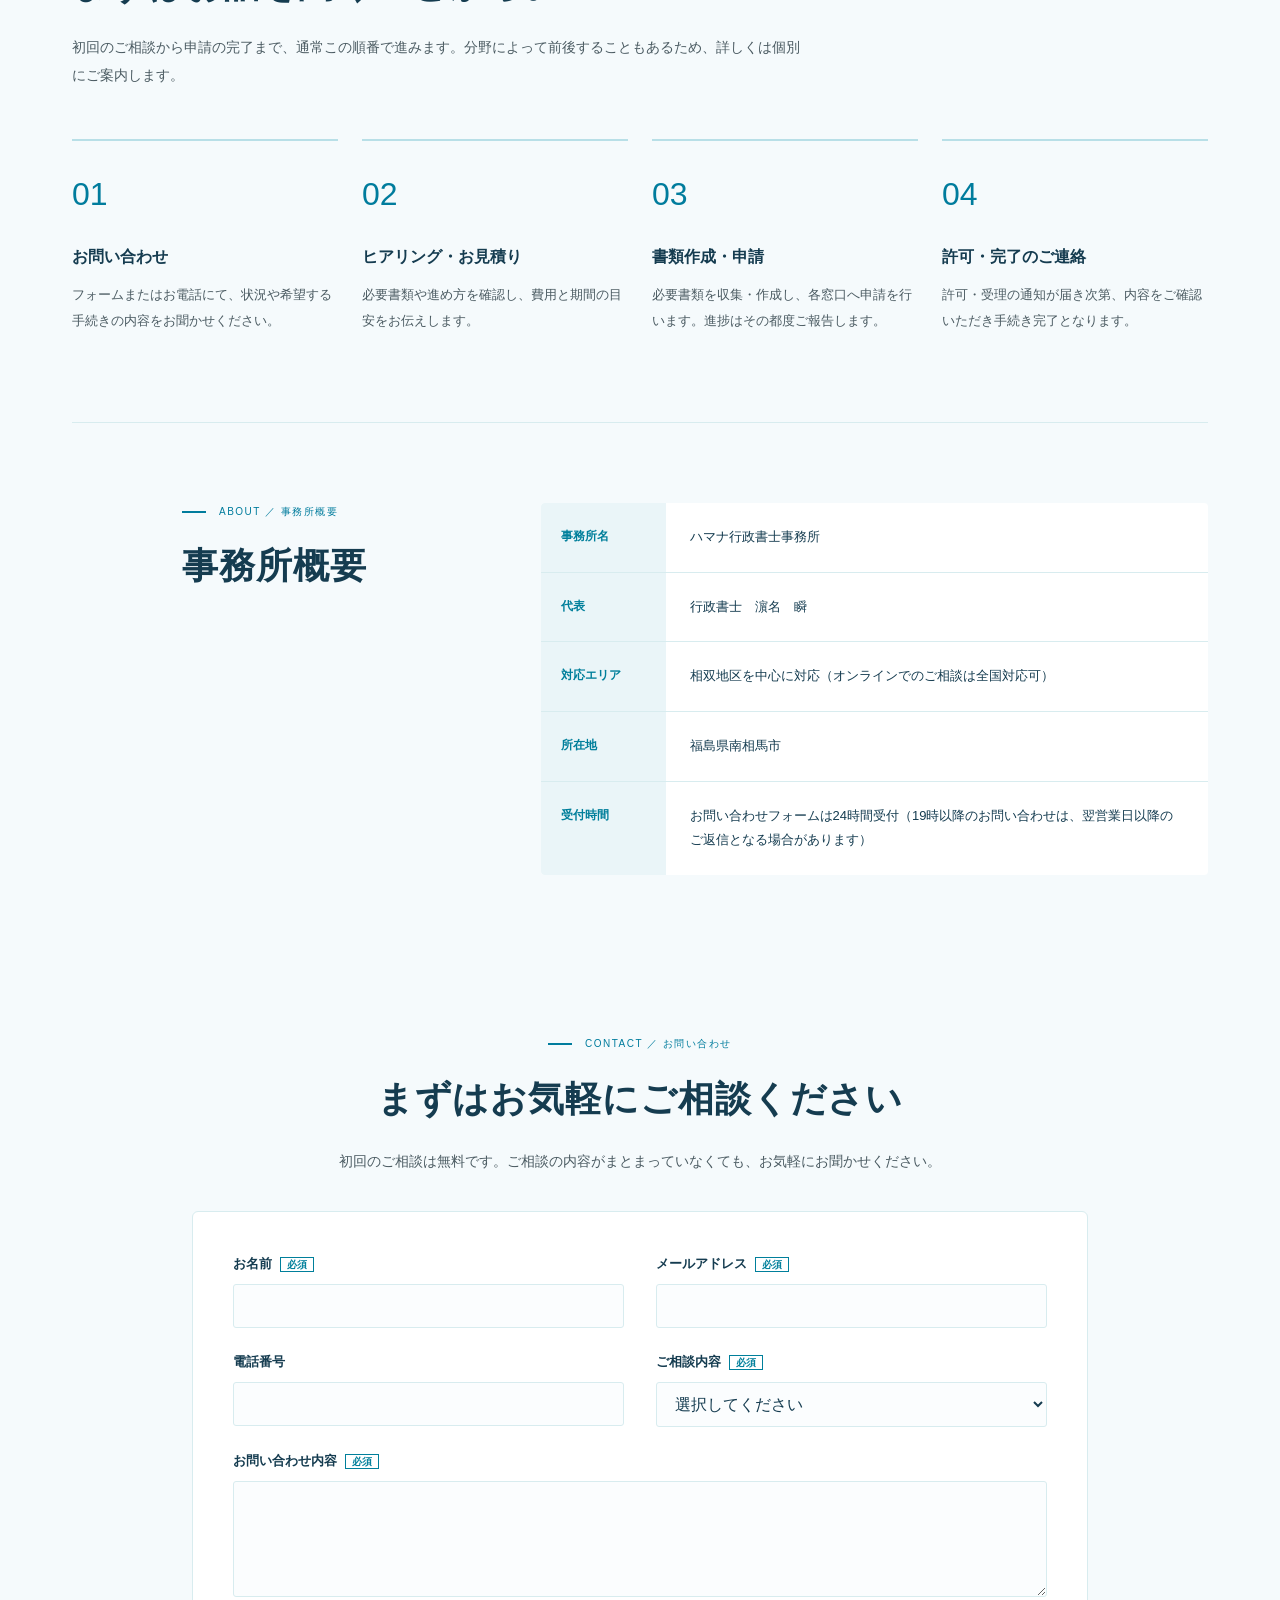
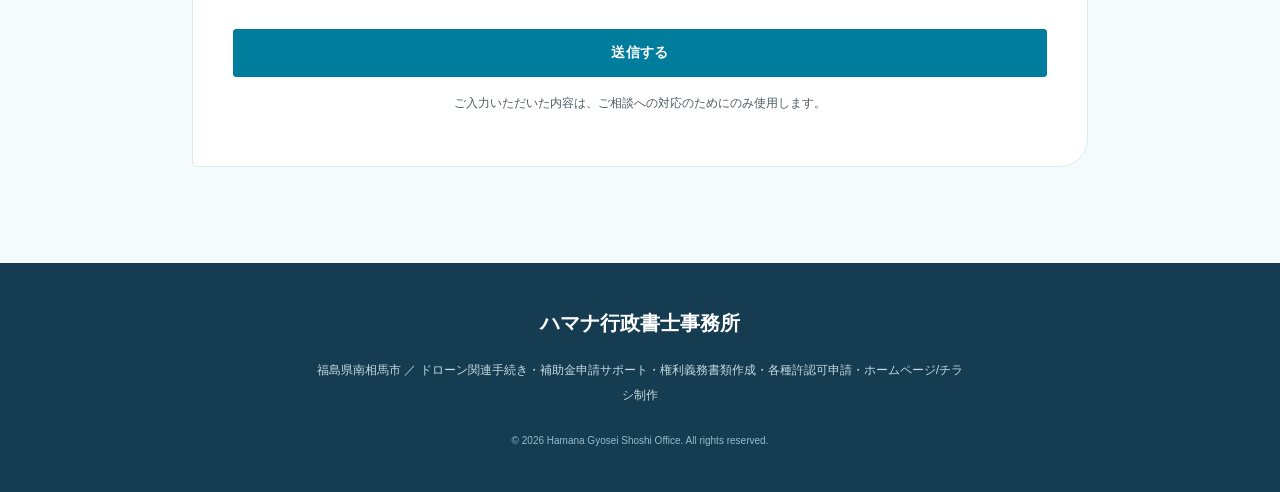
==== commit d14abb02: "noten2" ====
--- a/index.html
+++ b/index.html
@@ -111,12 +111,12 @@
           <svg viewBox="0 0 120 88" focusable="false"><circle cx="60" cy="44" r="40" fill="#e6f5f9"/><rect x="27" y="16" width="56" height="61" rx="5" fill="#fff" stroke="#153c50" stroke-width="2"/><rect x="41" y="10" width="28" height="12" rx="4" fill="#a9e0ea" stroke="#153c50" stroke-width="2"/><path d="m38 35 3 3 5-6 M51 35 H70 M38 48 l3 3 5-6 M51 48 H65 M38 61 l3 3 5-6" fill="none" stroke="#0787a7" stroke-width="2.5" stroke-linecap="round" stroke-linejoin="round"/><path d="m87 44 18 7 v11 q0 12-18 20-18-8-18-20 V51Z" fill="#0787a7" stroke="#fff" stroke-width="2"/><path d="m78 62 6 6 12-13" fill="none" stroke="#fff" stroke-width="3" stroke-linecap="round" stroke-linejoin="round"/></svg>
         </div>
         <h3 class="card-title">各種許認可申請</h3>
-        <p class="card-desc">農地転用から車庫証明まで、業種も窓口もバラバラな手続きを一括でサポート。「どこに何を出せばいいか分からない」を整理し、スムーズに前へ進めます。</p>
-        <ul class="card-list">
-          <li>農地転用許可</li>
+        <p class="card-desc">営業許可から農地転用まで、業種も窓口もバラバラな手続きを一括でサポート。「どこに何を出せばいいか分からない」を整理し、スムーズに前へ進めます。</p>
+        <ul class="card-list">
+          <li>各種営業許可</li>
           <li>自動車登録関連(車庫証明など)</li>
           <li>国土利用計画法に基づく土地売買等の届出</li>
-          <li>各種営業許可</li>
+          <li>農地転用許可</li>
         </ul>
         <span class="card-more">詳しくはこちら<span aria-hidden="true">→</span></span>
       </a>
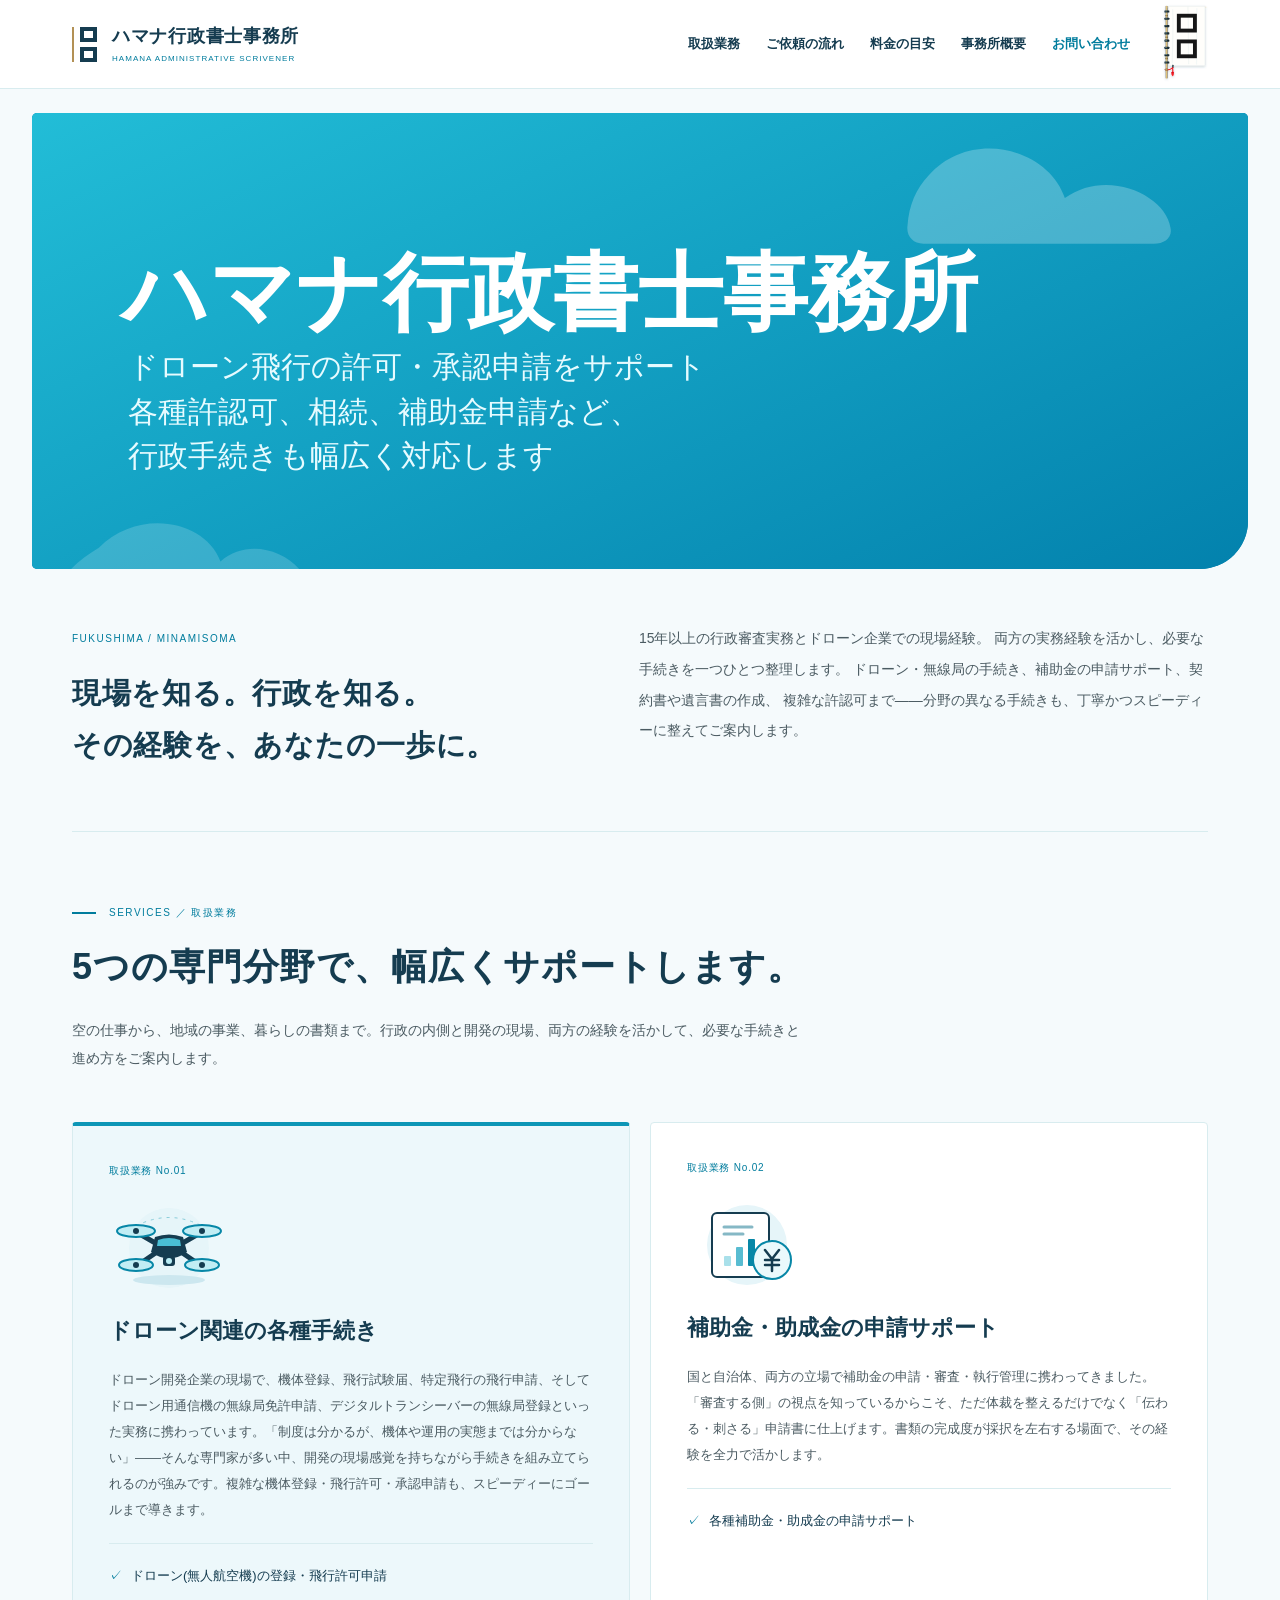
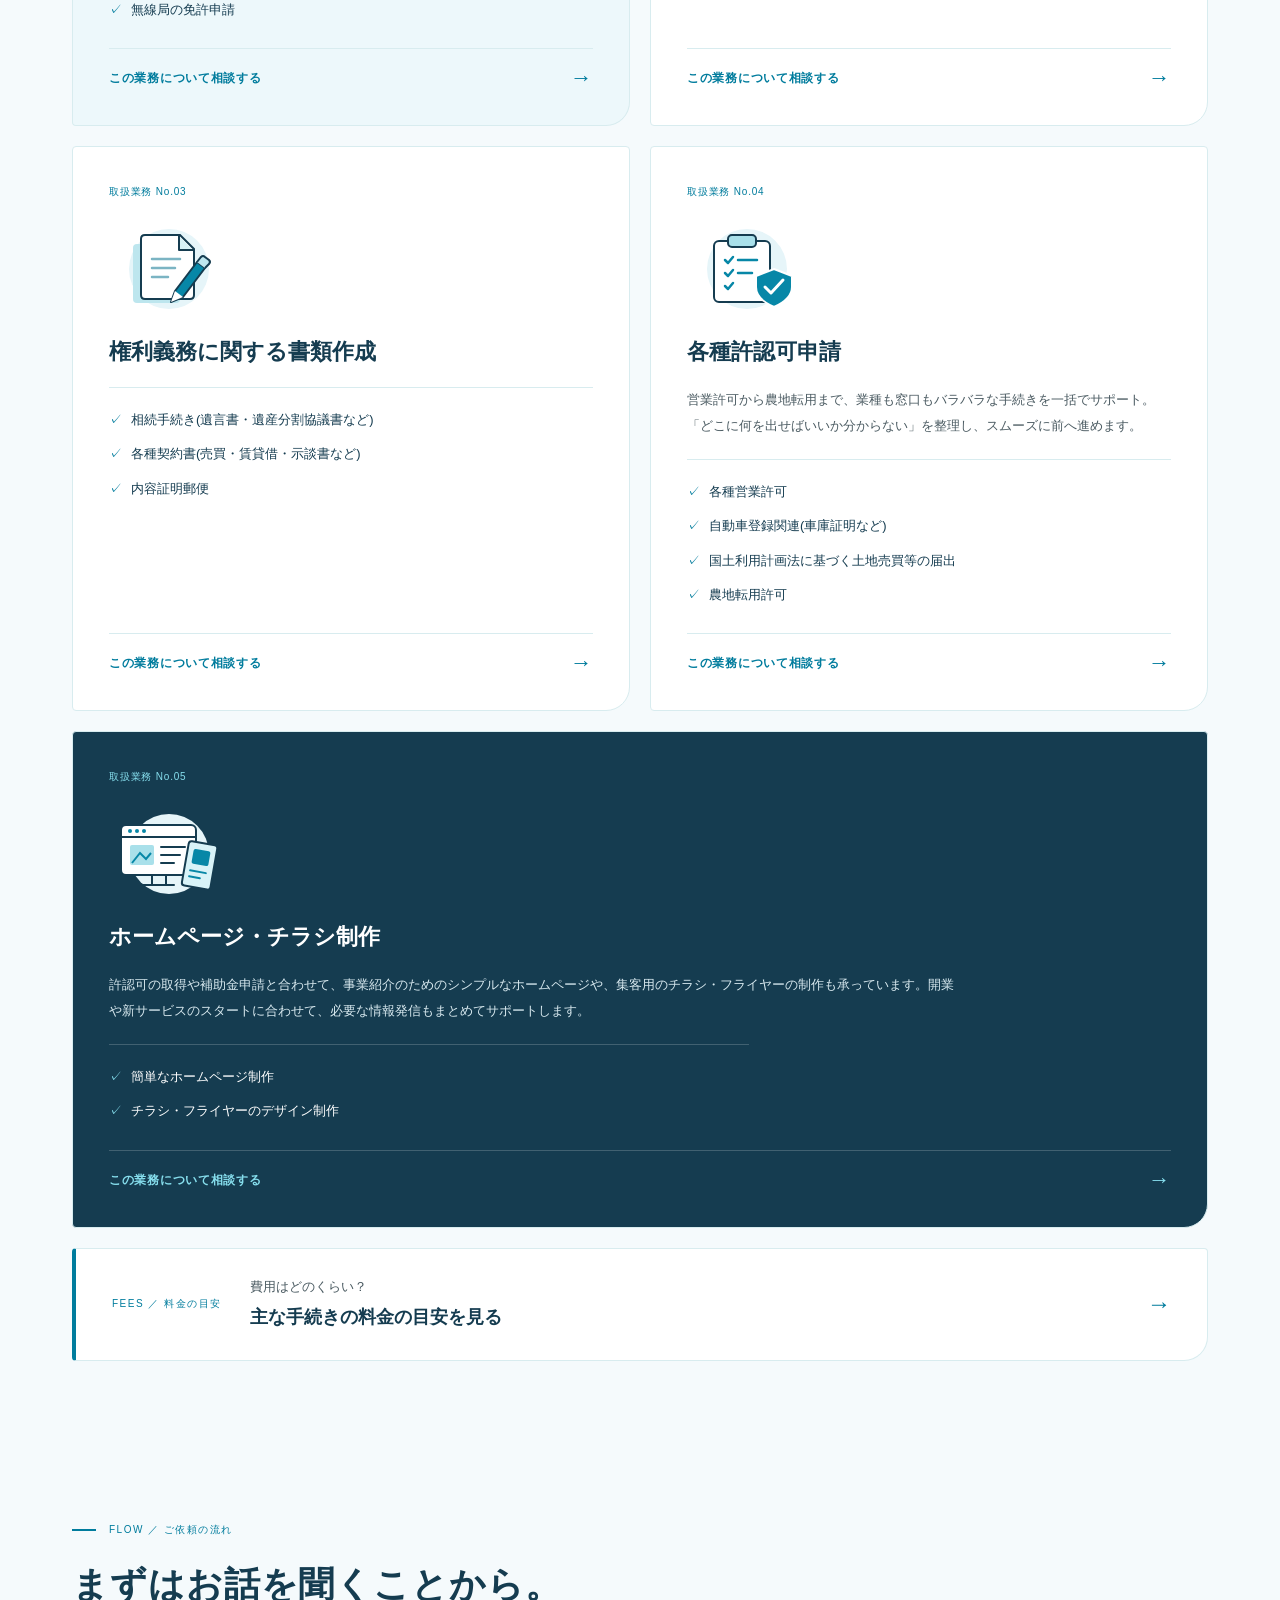
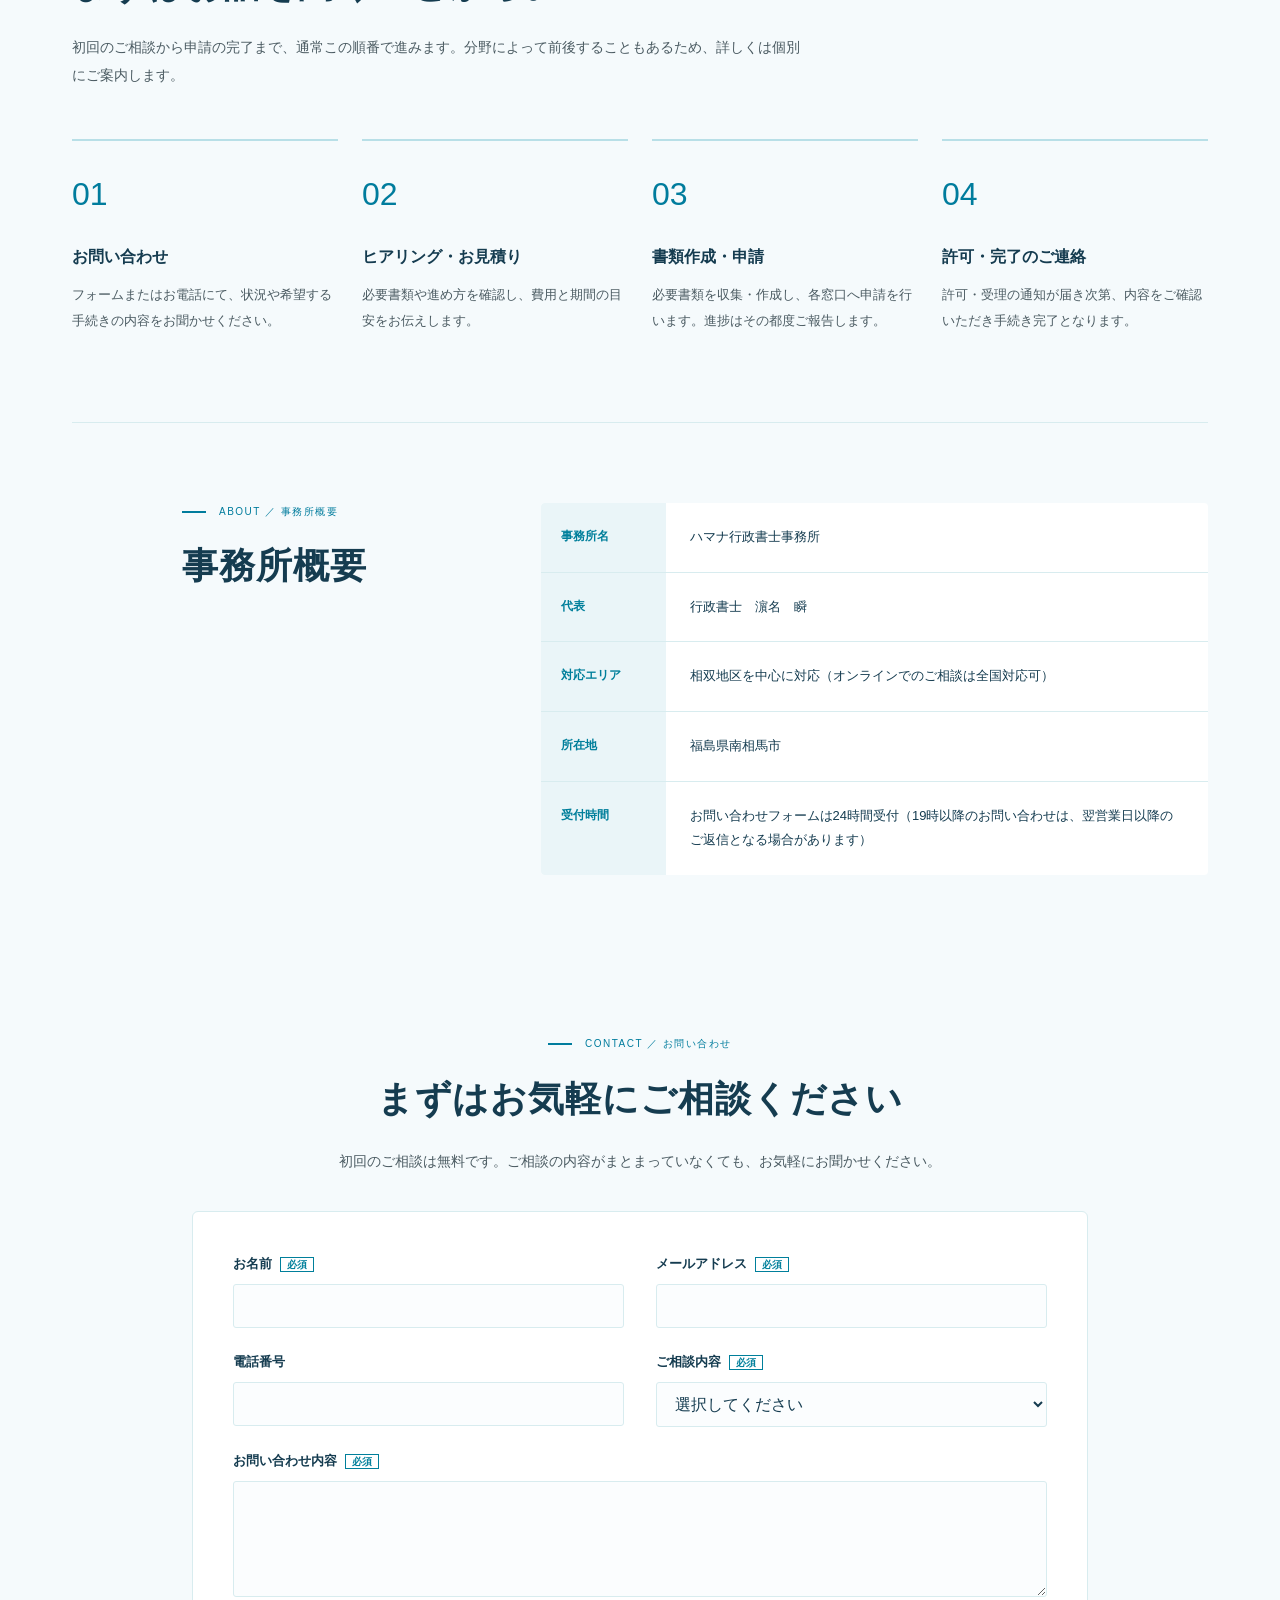
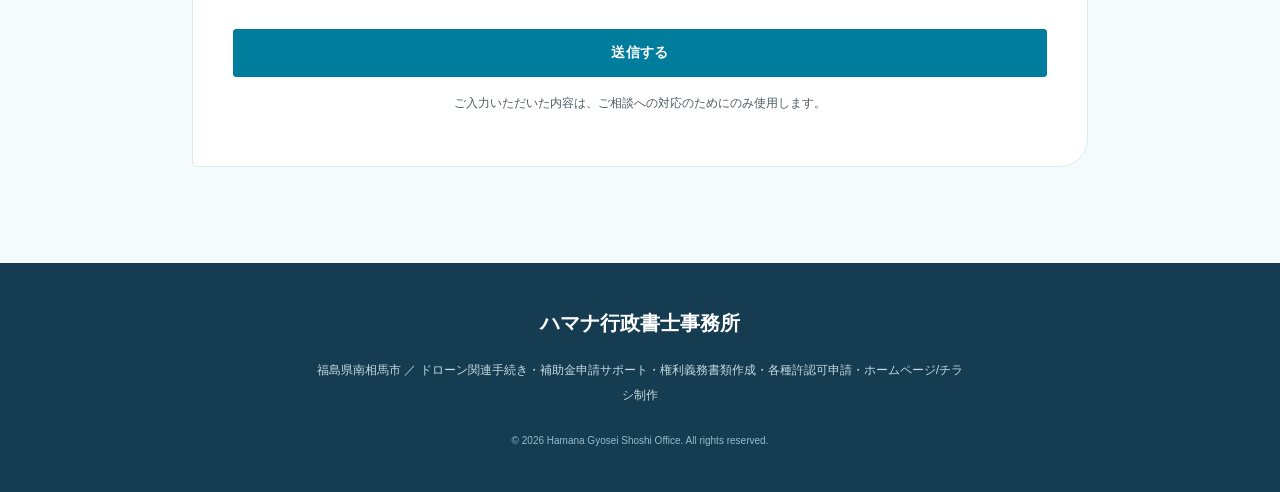
==== commit bbb07322: "metikesi" ====
--- a/index.html
+++ b/index.html
@@ -84,9 +84,9 @@
           <svg viewBox="0 0 120 88" focusable="false"><circle cx="60" cy="44" r="40" fill="#e6f5f9"/><rect x="25" y="12" width="57" height="64" rx="5" fill="#fff" stroke="#153c50" stroke-width="2"/><path d="M37 26 H65 M37 33 H56" stroke="#85b8c5" stroke-width="3" stroke-linecap="round"/><rect x="37" y="55" width="7" height="10" rx="1" fill="#a9e0ea"/><rect x="49" y="46" width="7" height="19" rx="1" fill="#58bcd1"/><rect x="61" y="38" width="7" height="27" rx="1" fill="#0787a7"/><circle cx="85" cy="59" r="19" fill="#eaf9fc" stroke="#0787a7" stroke-width="2"/><path d="m78 49 7 9 7-9 M85 58 V70 M78 59 H92 M78 64 H92" fill="none" stroke="#153c50" stroke-width="2.5" stroke-linecap="round" stroke-linejoin="round"/></svg>
         </div>
         <h3 class="card-title">補助金・助成金の申請サポート</h3>
-        <p class="card-desc">市役所、そして経済産業省での勤務を通じて、補助金の申請・審査・執行管理を数多く経験。「審査する側」の視点を知っているからこそ、ただ体裁を整えるだけでなく「伝わる・刺さる」申請書に仕上げます。事業再構築補助金など、書類の完成度が採択を左右する場面で、その経験を全力で活かします。</p>
-        <ul class="card-list">
-          <li>事業再構築補助金 など各種補助金・助成金の申請サポート</li>
+        <p class="card-desc">国と自治体、両方の立場で補助金の申請・審査・執行管理に携わってきました。「審査する側」の視点を知っているからこそ、ただ体裁を整えるだけでなく「伝わる・刺さる」申請書に仕上げます。書類の完成度が採択を左右する場面で、その経験を全力で活かします。</p>
+        <ul class="card-list">
+          <li>各種補助金・助成金の申請サポート</li>
         </ul>
         <span class="card-more">詳しくはこちら<span aria-hidden="true">→</span></span>
       </a>
@@ -98,8 +98,8 @@
         </div>
         <h3 class="card-title">権利義務に関する書類作成</h3>
         <ul class="card-list">
+          <li>相続手続き(遺言書・遺産分割協議書など)</li>
           <li>各種契約書(売買・賃貸借・示談書など)</li>
-          <li>遺言書・遺産分割協議書</li>
           <li>内容証明郵便</li>
         </ul>
         <span class="card-more">詳しくはこちら<span aria-hidden="true">→</span></span>
